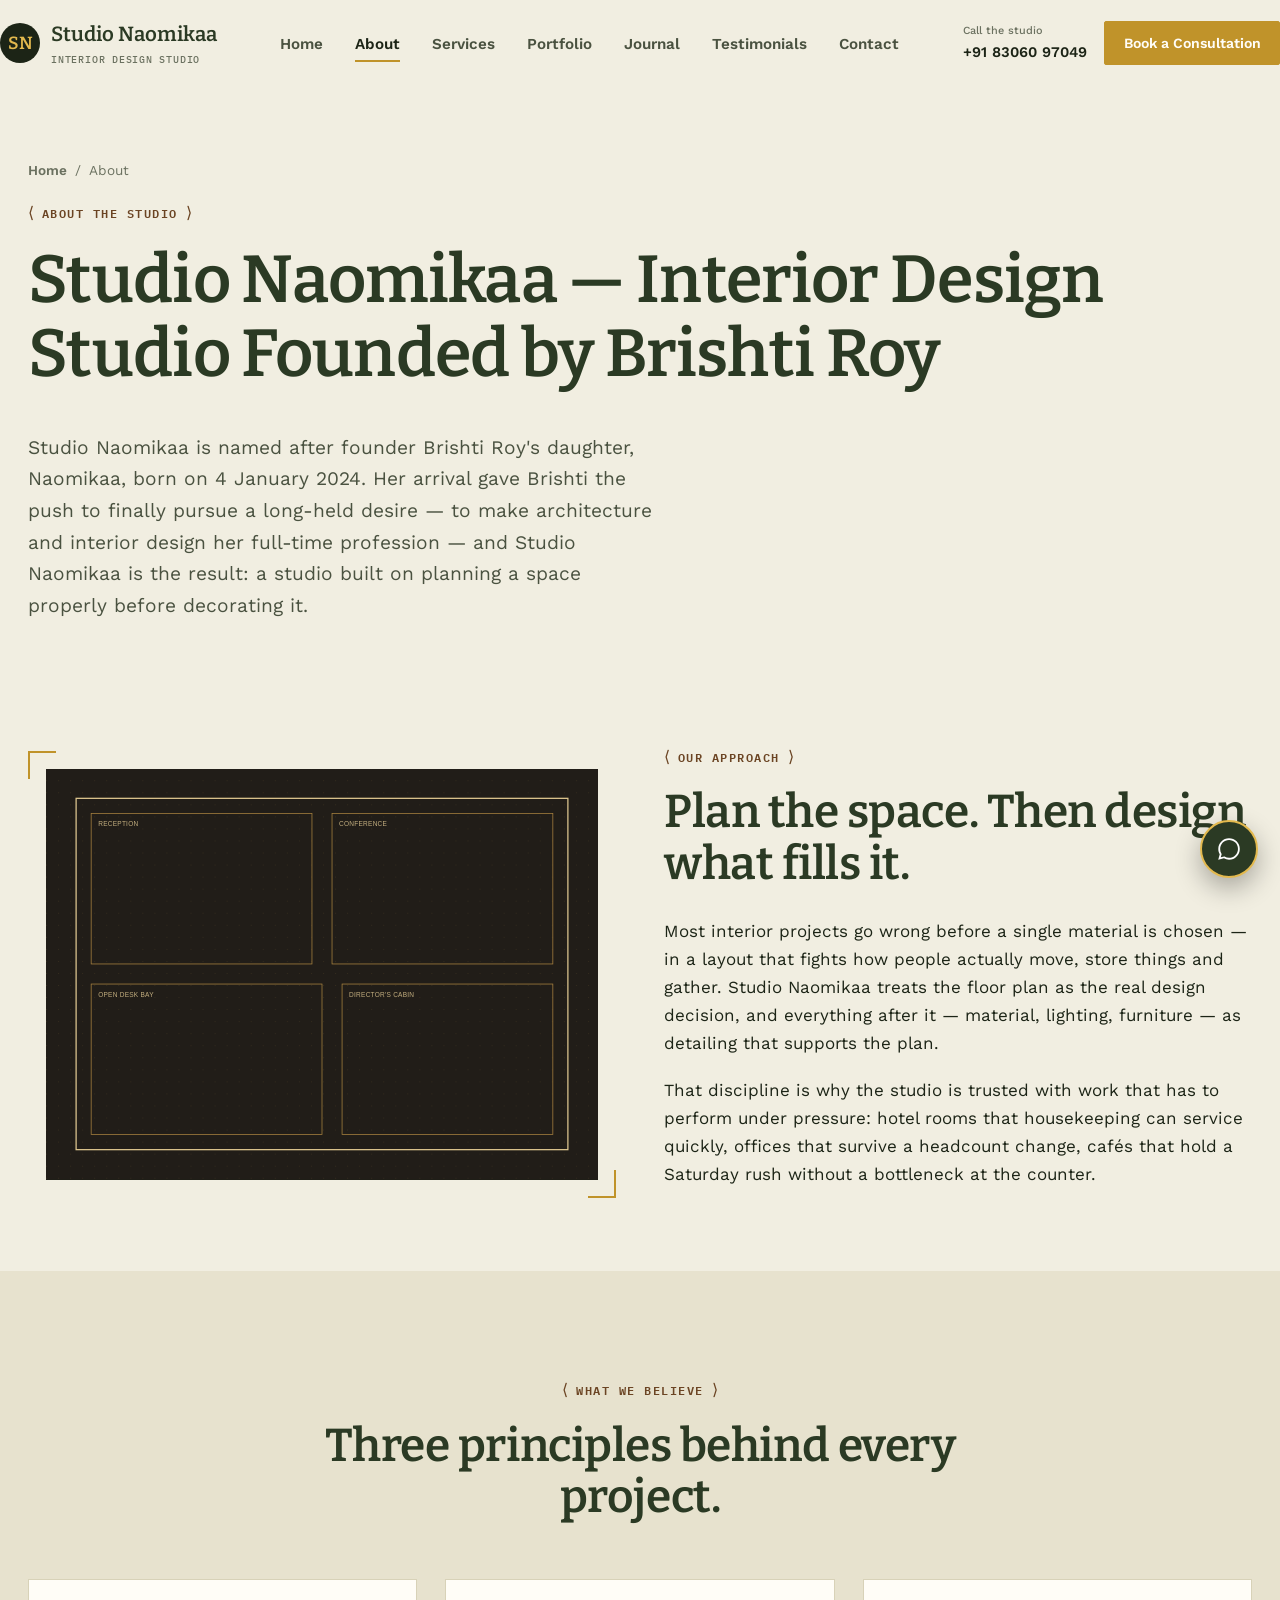
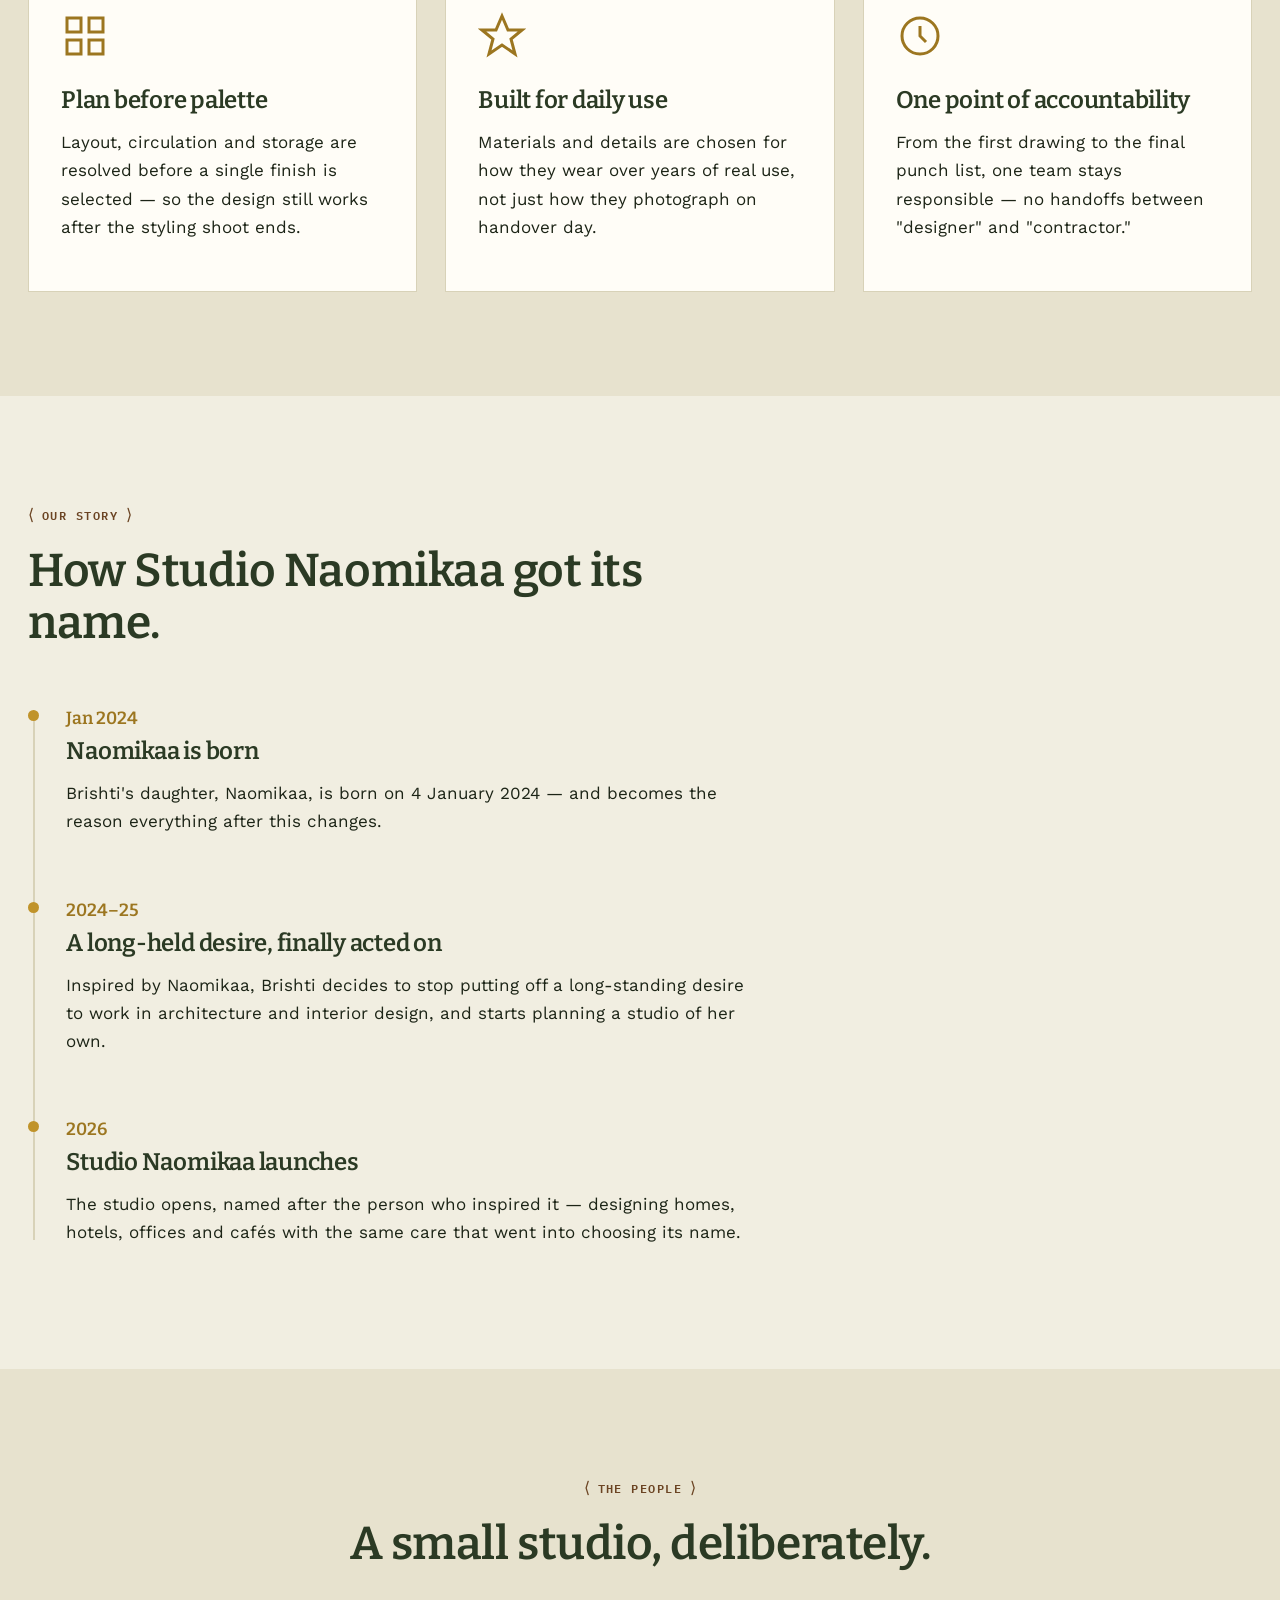
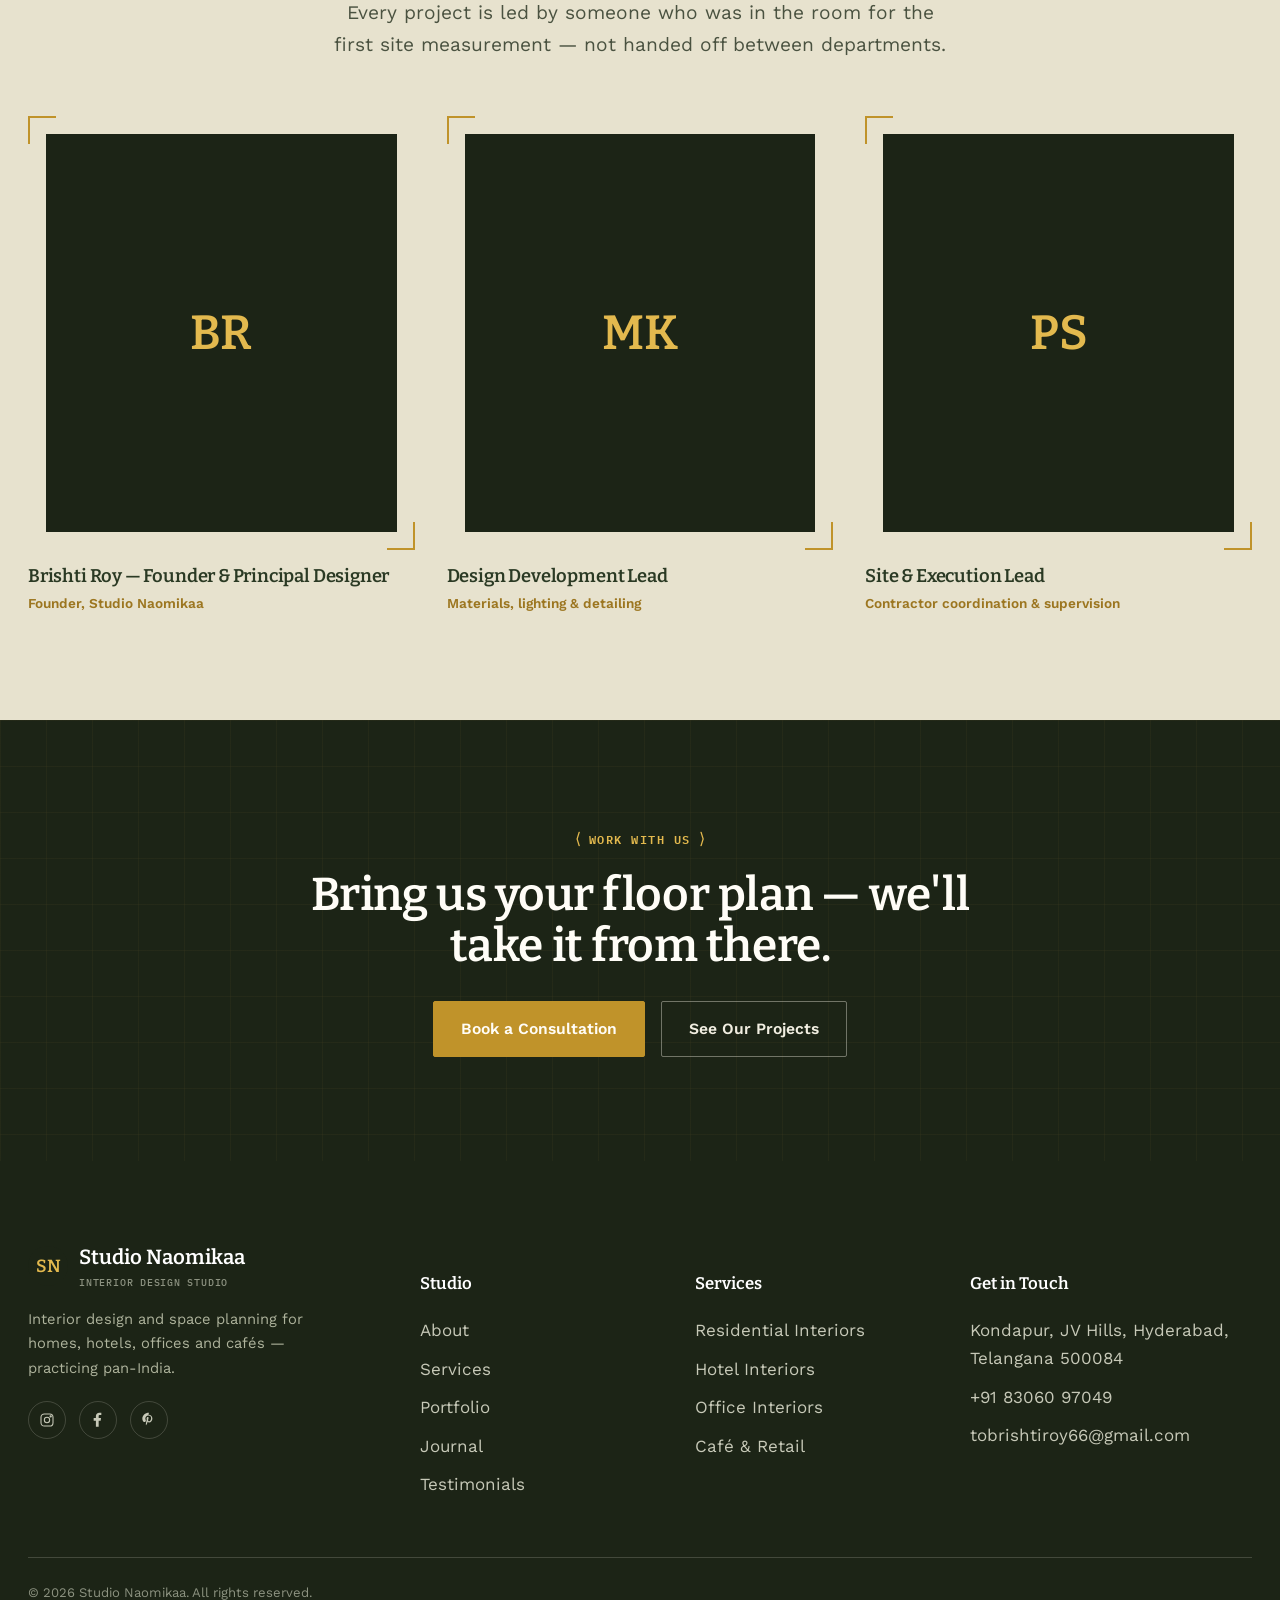
==== about.html @ 643a0569 "first commit" ====
<!DOCTYPE html>
<html lang="en">
<head>
<meta charset="UTF-8">
<meta name="viewport" content="width=device-width, initial-scale=1.0">
<title>About Studio Naomikaa | Interior Designer in India — Founder Brishti Roy</title>
<meta name="description" content="Meet Studio Naomikaa founder Brishti Roy, who started the studio after the birth of her daughter Naomikaa to pursue a long-held passion for architecture and interior design. The studio designs homes, hotels, offices and cafés across India.">
<meta name="keywords" content="Brishti Roy, Studio Naomikaa founder, interior designer India, interior design studio India, home interior designer, hotel interior designer, office interior designer, cafe interior designer">
<meta name="robots" content="index, follow, max-image-preview:large, max-snippet:-1, max-video-preview:-1">
<meta name="googlebot" content="index, follow, max-image-preview:large, max-snippet:-1, max-video-preview:-1">
<meta name="author" content="Studio Naomikaa — Brishti Roy">
<meta name="publisher" content="Studio Naomikaa">
<link rel="canonical" href="https://studionaomikaa.in/about.html">
<link rel="alternate" hreflang="en-in" href="https://studionaomikaa.in/about.html">
<link rel="alternate" hreflang="x-default" href="https://studionaomikaa.in/about.html">
<meta property="og:type" content="website">
<meta property="og:site_name" content="Studio Naomikaa">
<meta property="og:title" content="About Studio Naomikaa | Interior Designer in India — Founder Brishti Roy">
<meta property="og:description" content="Meet Studio Naomikaa founder Brishti Roy, who started the studio after the birth of her daughter Naomikaa to pursue a long-held passion for architecture and interior design. The studio designs homes, hotels, offices and cafés across India.">
<meta property="og:url" content="https://studionaomikaa.in/about.html">
<meta property="og:image" content="https://studionaomikaa.in/images/hero-about.svg">
<meta property="og:locale" content="en_IN">
<meta name="twitter:card" content="summary_large_image">
<meta name="twitter:title" content="About Studio Naomikaa | Interior Designer in India — Founder Brishti Roy">
<meta name="twitter:description" content="Meet Studio Naomikaa founder Brishti Roy, who started the studio after the birth of her daughter Naomikaa to pursue a long-held passion for architecture and interior design. The studio designs homes, hotels, offices and cafés across India.">
<meta name="twitter:image" content="https://studionaomikaa.in/images/hero-about.svg">
<meta name="twitter:image:alt" content="About — Studio Naomikaa">
<link rel="icon" type="image/svg+xml" href="images/favicon.svg">
<link rel="mask-icon" href="images/favicon.svg" color="#1C2416">
<meta name="theme-color" content="#1C2416">
<link rel="preconnect" href="https://fonts.googleapis.com">
<link rel="preconnect" href="https://fonts.gstatic.com" crossorigin>
<link href="https://fonts.googleapis.com/css2?family=Bitter:wght@400;500;600;700;800&family=Work+Sans:wght@400;500;600;700&family=IBM+Plex+Mono:wght@500;600&display=swap" rel="stylesheet">
<link rel="stylesheet" href="css/style.css">
<script type="application/ld+json">
{"@context":"https://schema.org","@graph":[{"@type":["ProfessionalService","Organization"],"@id":"https://studionaomikaa.in/#organization","name":"Studio Naomikaa","alternateName":"Studio Naomikaa Interior Design Studio","description":"Interior design studio serving clients across India with residential, hotel, office, café and retail interior design, space planning and turnkey execution.","url":"https://studionaomikaa.in/","logo":"https://studionaomikaa.in/images/favicon.svg","telephone":"+91-83060-97049","email":"tobrishtiroy66@gmail.com","priceRange":"₹₹","sameAs":["https://www.instagram.com/buru.my_art_my_soul/"],"areaServed":[{"@type":"Country","name":"India"}],"address":[{"@type":"PostalAddress","streetAddress":"Kondapur, JV Hills","addressLocality":"Hyderabad","addressRegion":"Telangana","postalCode":"500084","addressCountry":"IN"}],"founder":{"@id":"https://studionaomikaa.in/#brishti-roy"},"knowsAbout":["Interior design","Residential interior design","Apartment interior design","Hotel interior design","Office interior design","Café interior design","Retail interior design","Space planning","Turnkey interior execution"],"serviceType":["Residential interior design","Hotel interior design","Office interior design","Café and retail interior design","Space planning","Turnkey interior execution"]},{"@type":"Person","@id":"https://studionaomikaa.in/#brishti-roy","name":"Brishti Roy","jobTitle":"Founder & Principal Designer","description":"Brishti Roy is the Founder & Principal Designer of Studio Naomikaa. Inspired by her daughter Naomikaa, she left behind a long-held desire to pursue architecture and interior design as a profession, and started the studio to make that leap.","worksFor":{"@id":"https://studionaomikaa.in/#organization"},"sameAs":["https://www.instagram.com/buru.my_art_my_soul/"],"knowsAbout":["Interior design","Space planning","Residential interiors","Hotel interiors","Office interiors","Café interiors","Design management"]},{"@type":"WebSite","@id":"https://studionaomikaa.in/#website","url":"https://studionaomikaa.in/","name":"Studio Naomikaa","publisher":{"@id":"https://studionaomikaa.in/#organization"},"inLanguage":"en-IN"},{"@type":"WebPage","@id":"https://studionaomikaa.in/about.html#webpage","url":"https://studionaomikaa.in/about.html","name":"About Studio Naomikaa | Interior Designer in India — Founder Brishti Roy","description":"Meet Studio Naomikaa founder Brishti Roy, who started the studio after the birth of her daughter Naomikaa to pursue a long-held passion for architecture and interior design. The studio designs homes, hotels, offices and cafés across India.","isPartOf":{"@id":"https://studionaomikaa.in/#website"},"about":{"@id":"https://studionaomikaa.in/#organization"},"inLanguage":"en-IN","dateModified":"2026-09-06","mainEntity":{"@id":"https://studionaomikaa.in/#brishti-roy"},"breadcrumb":{"@id":"https://studionaomikaa.in/about.html#breadcrumb"}},{"@type":"BreadcrumbList","@id":"https://studionaomikaa.in/about.html#breadcrumb","itemListElement":[{"@type":"ListItem","position":1,"name":"Home","item":"https://studionaomikaa.in/"},{"@type":"ListItem","position":2,"name":"About","item":"https://studionaomikaa.in/about.html"}]}]}
</script>
</head>

<body>
<a href="#main-content" class="skip-link">Skip to main content</a>

<nav class="site-nav">
  <div class="container nav-inner">
    <a href="index.html" class="brand">
      <span class="mark">SN</span>
      <span>Studio Naomikaa<small>Interior Design Studio</small></span>
    </a>
    <button class="nav-toggle" aria-label="Toggle navigation" aria-expanded="false" aria-controls="primary-navigation"><span></span></button>
    <ul class="nav-links" id="primary-navigation">
      <li><a href="index.html">Home</a></li>
      <li><a href="about.html" class="active" aria-current="page">About</a></li>
      <li><a href="services.html">Services</a></li>
      <li><a href="portfolio.html">Portfolio</a></li>
      <li><a href="blog.html">Journal</a></li>
      <li><a href="testimonials.html">Testimonials</a></li>
      <li><a href="contact.html">Contact</a></li>
    </ul>
    <div class="nav-cta-group">
      <span class="nav-phone"><span>Call the studio</span>+91 83060 97049</span>
      <a href="contact.html" class="btn btn-brass btn-sm">Book a Consultation</a>
    </div>
  </div>
</nav>

<main id="main-content">

<section class="page-header">
  <div class="container">
    <div class="breadcrumb-row"><a href="index.html">Home</a><span>/</span><span>About</span></div>
    <p class="tag">About the studio</p>
    <h1>Studio Naomikaa — Interior Design Studio Founded by Brishti Roy</h1>
    <p class="lead">Studio Naomikaa is named after founder Brishti Roy's daughter, Naomikaa, born on 4 January 2024. Her arrival gave Brishti the push to finally pursue a long-held desire — to make architecture and interior design her full-time profession — and Studio Naomikaa is the result: a studio built on planning a space properly before decorating it.</p>
  </div>
</section>

<section class="section-tight">
  <div class="container grid-2">
    <div class="frame">
      <div class="frame-inner"><img src="images/hero-about.svg" alt="Studio elevation drawing" width="900" height="680"></div>
    </div>
    <div>
      <p class="tag">Our approach</p>
      <h2>Plan the space. Then design what fills it.</h2>
      <p>Most interior projects go wrong before a single material is chosen — in a layout that fights how people actually move, store things and gather. Studio Naomikaa treats the floor plan as the real design decision, and everything after it — material, lighting, furniture — as detailing that supports the plan.</p>
      <p>That discipline is why the studio is trusted with work that has to perform under pressure: hotel rooms that housekeeping can service quickly, offices that survive a headcount change, cafés that hold a Saturday rush without a bottleneck at the counter.</p>
    </div>
  </div>
</section>

<section class="section-deep">
  <div class="container">
    <div class="section-head center mx-auto">
      <p class="tag">What we believe</p>
      <h2>Three principles behind every project.</h2>
    </div>
    <div class="value-grid">
      <div class="value-card">
        <svg class="ico" viewBox="0 0 24 24" fill="none" stroke="currentColor" stroke-width="1.5"><rect x="3" y="3" width="7" height="7"/><rect x="14" y="3" width="7" height="7"/><rect x="3" y="14" width="7" height="7"/><rect x="14" y="14" width="7" height="7"/></svg>
        <h3>Plan before palette</h3>
        <p>Layout, circulation and storage are resolved before a single finish is selected — so the design still works after the styling shoot ends.</p>
      </div>
      <div class="value-card">
        <svg class="ico" viewBox="0 0 24 24" fill="none" stroke="currentColor" stroke-width="1.5"><path d="M12 2l3 7h7l-5.5 4.5L18.5 21 12 16.5 5.5 21l2-7.5L2 9h7z"/></svg>
        <h3>Built for daily use</h3>
        <p>Materials and details are chosen for how they wear over years of real use, not just how they photograph on handover day.</p>
      </div>
      <div class="value-card">
        <svg class="ico" viewBox="0 0 24 24" fill="none" stroke="currentColor" stroke-width="1.5"><circle cx="12" cy="12" r="9"/><path d="M12 7v5l3 3"/></svg>
        <h3>One point of accountability</h3>
        <p>From the first drawing to the final punch list, one team stays responsible — no handoffs between "designer" and "contractor."</p>
      </div>
    </div>
  </div>
</section>

<section>
  <div class="container">
    <div class="section-head">
      <p class="tag">Our story</p>
      <h2>How Studio Naomikaa got its name.</h2>
    </div>
    <div class="timeline" style="max-width:720px;">
      <div class="timeline-item">
        <span class="yr">Jan 2024</span>
        <h3>Naomikaa is born</h3>
        <p>Brishti's daughter, Naomikaa, is born on 4 January 2024 — and becomes the reason everything after this changes.</p>
      </div>
      <div class="timeline-item">
        <span class="yr">2024–25</span>
        <h3>A long-held desire, finally acted on</h3>
        <p>Inspired by Naomikaa, Brishti decides to stop putting off a long-standing desire to work in architecture and interior design, and starts planning a studio of her own.</p>
      </div>
      <div class="timeline-item">
        <span class="yr">2026</span>
        <h3>Studio Naomikaa launches</h3>
        <p>The studio opens, named after the person who inspired it — designing homes, hotels, offices and cafés with the same care that went into choosing its name.</p>
      </div>
    </div>
  </div>
</section>

<section class="section-deep">
  <div class="container">
    <div class="section-head center mx-auto">
      <p class="tag">The people</p>
      <h2>A small studio, deliberately.</h2>
      <p class="lead mx-auto">Every project is led by someone who was in the room for the first site measurement — not handed off between departments.</p>
    </div>
    <div class="team-grid">
      <div class="team-card">
        <div class="frame"><div class="frame-inner" style="aspect-ratio:3/3.4;display:flex;align-items:center;justify-content:center;background:var(--ink);"><span style="font-family:'Bitter',serif;font-size:3rem;color:var(--brass-light);">BR</span></div></div>
        <h3>Brishti Roy — Founder &amp; Principal Designer</h3>
        <span>Founder, Studio Naomikaa</span>
      </div>
      <div class="team-card">
        <div class="frame"><div class="frame-inner" style="aspect-ratio:3/3.4;display:flex;align-items:center;justify-content:center;background:var(--ink);"><span style="font-family:'Bitter',serif;font-size:3rem;color:var(--brass-light);">MK</span></div></div>
        <h3>Design Development Lead</h3>
        <span>Materials, lighting &amp; detailing</span>
      </div>
      <div class="team-card">
        <div class="frame"><div class="frame-inner" style="aspect-ratio:3/3.4;display:flex;align-items:center;justify-content:center;background:var(--ink);"><span style="font-family:'Bitter',serif;font-size:3rem;color:var(--brass-light);">PS</span></div></div>
        <h3>Site &amp; Execution Lead</h3>
        <span>Contractor coordination &amp; supervision</span>
      </div>
    </div>
  </div>
</section>

<section class="section-dark cta-banner">
  <div class="container">
    <p class="tag">Work with us</p>
    <h2>Bring us your floor plan — we'll take it from there.</h2>
    <div class="btn-row">
      <a href="contact.html" class="btn btn-brass">Book a Consultation</a>
      <a href="portfolio.html" class="btn btn-line">See Our Projects</a>
    </div>
  </div>
</section>

</main>

<footer class="site-footer">
  <div class="container">
    <div class="footer-grid">
      <div class="footer-brand">
        <a href="index.html" class="brand" style="color:#fff;margin-bottom:1rem;">
          <span class="mark">SN</span>
          <span>Studio Naomikaa<small style="color:#8C9280;">Interior Design Studio</small></span>
        </a>
        <p>Interior design and space planning for homes, hotels, offices and cafés — practicing pan-India.</p>
        <div class="footer-social">
          <a href="https://www.instagram.com/buru.my_art_my_soul/" aria-label="Instagram" target="_blank" rel="noopener"><svg width="16" height="16" viewBox="0 0 24 24" fill="none" stroke="currentColor" stroke-width="1.6"><rect x="3" y="3" width="18" height="18" rx="5"/><circle cx="12" cy="12" r="4"/><circle cx="17.5" cy="6.5" r="1"/></svg></a>
          <a href="#" aria-label="Facebook" target="_blank" rel="noopener"><svg width="16" height="16" viewBox="0 0 24 24" fill="currentColor"><path d="M13 22v-9h3l.5-4H13V6.5c0-1.16.32-1.95 2-1.95H17V1.14C16.63 1.1 15.4 1 13.94 1 10.9 1 8.85 2.86 8.85 6.15V9H5.5v4H8.85v9h4.15z"/></svg></a>
          <a href="#" aria-label="Pinterest" target="_blank" rel="noopener"><svg width="16" height="16" viewBox="0 0 24 24" fill="currentColor"><path d="M12 1C5.9 1 2 5.14 2 9.94c0 2.9 1.55 5.14 3.97 5.14.4 0 .77-.24.9-.7.09-.34.32-1.24.42-1.61.14-.5.09-.68-.24-1.12-.35-.47-.53-1.05-.53-1.86 0-2.4 1.8-4.55 4.68-4.55 2.55 0 3.95 1.56 3.95 3.64 0 2.74-1.21 5.06-3 5.06-1 0-1.74-.82-1.5-1.83.28-1.2.83-2.5.83-3.36 0-.78-.42-1.43-1.28-1.43-1.01 0-1.83 1.05-1.83 2.45 0 .9.3 1.5.3 1.5s-1.02 4.3-1.2 5.06c-.36 1.5-.05 3.35-.03 3.53.02.11.15.14.22.06.09-.11 1.24-1.53 1.63-2.94.11-.4.63-2.45.63-2.45.31.6 1.22 1.12 2.19 1.12 2.88 0 4.98-2.65 4.98-5.93 0-3.15-2.57-5.65-5.9-5.65z"/></svg></a>
        </div>
      </div>
      <div>
        <h5>Studio</h5>
        <ul>
          <li><a href="about.html">About</a></li>
          <li><a href="services.html">Services</a></li>
          <li><a href="portfolio.html">Portfolio</a></li>
          <li><a href="blog.html">Journal</a></li>
          <li><a href="testimonials.html">Testimonials</a></li>
        </ul>
      </div>
      <div>
        <h5>Services</h5>
        <ul>
          <li><a href="services.html#residential">Residential Interiors</a></li>
          <li><a href="services.html#hotel">Hotel Interiors</a></li>
          <li><a href="services.html#office">Office Interiors</a></li>
          <li><a href="services.html#cafe">Café &amp; Retail</a></li>
        </ul>
      </div>
      <div>
        <h5>Get in Touch</h5>
        <ul>
          <li>Kondapur, JV Hills, Hyderabad, Telangana 500084</li>
          <li><a href="tel:+918306097049">+91 83060 97049</a></li>
          <li><a href="mailto:tobrishtiroy66@gmail.com">tobrishtiroy66@gmail.com</a></li>
        </ul>
      </div>
    </div>
    <div class="footer-bottom">
      <span>© 2026 Studio Naomikaa. All rights reserved.</span>

    </div>
  </div>
</footer>

<a href="https://wa.me/918306097049" target="_blank" rel="noopener" class="wa-float" aria-label="Chat with Studio Naomikaa on WhatsApp">
  <svg width="26" height="26" viewBox="0 0 24 24" fill="currentColor"><path d="M12.04 2C6.58 2 2.13 6.45 2.13 11.91C2.13 13.66 2.59 15.36 3.45 16.86L2.05 22L7.31 20.62C8.75 21.41 10.38 21.83 12.04 21.83C17.5 21.83 21.95 17.38 21.95 11.92C21.95 9.27 20.92 6.78 19.05 4.91C17.18 3.03 14.69 2 12.04 2M12.04 3.67C14.25 3.67 16.32 4.53 17.88 6.09C19.44 7.66 20.29 9.72 20.28 11.92C20.28 16.46 16.58 20.15 12.03 20.15C10.56 20.15 9.12 19.76 7.85 19.03L7.55 18.85L4.43 19.67L5.26 16.63L5.06 16.31C4.26 15 3.84 13.47 3.84 11.91C3.85 7.37 7.5 3.67 12.04 3.67Z"/></svg>
</a>

<script src="js/main.js"></script>
</body>
</html>
---- css/style.css ----
/* =========================================================================
   STUDIO NAOMIKAA — design system
   Palette: warm plaster cream, deep forest ink, soil brown and aged-gold
   wheat — an earthy, material-led palette suited to interior design.
   Registration-mark corners and drafting notation stand in for generic
   "eyebrow" labels — an architect's own visual vocabulary.
   Typography: Bitter (serif, headings) + Work Sans (body) + IBM Plex Mono
   (labels, eyebrows, numerals) — an editorial/technical pairing.
   ========================================================================= */

:root{
  --plaster:      #F1EEE1;
  --plaster-deep: #E7E2CE;
  --ink:          #1C2416;
  --ink-soft:     #4A5240;
  --ink-faint:    #6B7160;
  --teak:         #6B4423;
  --brass:        #C0932A;
  --brass-deep:   #9C7620;
  --brass-light:  #E3B94E;
  --verdigris:    #3F5433;
  --verdigris-deep:#2B3A24;
  --line:         #D8D2B8;
  --line-dark:    rgba(241,238,225,0.18);
  --white:        #FFFDF7;
  --shadow:       0 24px 60px rgba(28,36,22,0.12);
  --shadow-soft:  0 10px 30px rgba(28,36,22,0.08);
  --maxw: 1280px;
}

@media (prefers-reduced-motion: reduce){
  *{animation-duration:0.001ms !important; transition-duration:0.001ms !important; scroll-behavior:auto !important;}
}

*{box-sizing:border-box;}
html{scroll-behavior:smooth;}
body{
  margin:0;
  background:var(--plaster);
  color:var(--ink);
  font-family:'Work Sans',sans-serif;
  font-size:17px;
  line-height:1.65;
  -webkit-font-smoothing:antialiased;
}
img{max-width:100%;display:block;}
a{color:inherit;text-decoration:none;}
ul{margin:0;padding:0;list-style:none;}
button{font-family:inherit;}

h1,h2,h3,h4,.display{
  font-family:'Bitter',serif;
  font-weight:600;
  color:var(--verdigris-deep);
  line-height:1.12;
  letter-spacing:-0.01em;
  margin:0 0 .6em;
}
h1{font-size:clamp(2.6rem,5.2vw,4.6rem); font-weight:600;}
h2{font-size:clamp(2rem,3.6vw,3rem);}
h3{font-size:1.5rem;}
p{margin:0 0 1.1em; max-width:62ch;}
.lead{font-size:1.2rem;color:var(--ink-soft);max-width:52ch;}

.container{max-width:var(--maxw);margin-inline:auto;padding-inline:1.75rem;}
section{padding:6.5rem 0;}
.section-tight{padding:4rem 0;}
.section-deep{background:var(--plaster-deep);}
.section-dark{
  background-color:var(--ink);color:var(--plaster);
  background-image:
    linear-gradient(rgba(227,185,78,0.045) 1px, transparent 1px),
    linear-gradient(90deg, rgba(227,185,78,0.045) 1px, transparent 1px);
  background-size:46px 46px;
}
.section-dark h1,.section-dark h2,.section-dark h3{color:var(--white);}
.section-dark p{color:#C7C9B8;}
.section-verdigris{background:var(--verdigris-deep);color:var(--plaster);}
.section-verdigris h2,.section-verdigris h3{color:#fff;}
.section-verdigris p{color:#CBD3CC;}

/* --- drafting-note tag, replaces generic all-caps eyebrows --- */
.tag{
  display:inline-flex;
  align-items:center;
  gap:.5rem;
  font-family:'IBM Plex Mono',monospace;
  font-weight:600;
  font-size:.78rem;
  letter-spacing:.12em;
  text-transform:uppercase;
  color:var(--teak);
  margin-bottom:1rem;
}
.tag::before{content:"⟨";font-family:'Bitter',serif;font-weight:400;font-size:1.3em;letter-spacing:0;text-transform:none;}
.tag::after{content:"⟩";font-family:'Bitter',serif;font-weight:400;font-size:1.3em;letter-spacing:0;text-transform:none;}
.section-dark .tag,.section-verdigris .tag{color:var(--brass-light);}

/* --- links / buttons --- */
.btn{
  display:inline-flex;align-items:center;justify-content:center;gap:.6rem;
  font-weight:600;font-size:.98rem;
  padding:.9rem 1.7rem;
  border-radius:2px;border:1px solid transparent;
  cursor:pointer;transition:transform .18s ease, background .18s ease, color .18s ease, border-color .18s ease;
  white-space:nowrap;
}
.btn-brass{background:var(--brass);color:var(--white);border-color:var(--brass);}
.btn-brass:hover{background:var(--brass-deep);border-color:var(--brass-deep);transform:translateY(-2px);}
.btn-ink{background:var(--ink);color:var(--plaster);border-color:var(--ink);}
.btn-ink:hover{background:#000;transform:translateY(-2px);}
.btn-line{background:transparent;color:var(--ink);border-color:var(--ink);}
.btn-line:hover{background:var(--ink);color:var(--plaster);transform:translateY(-2px);}
.section-dark .btn-line,.section-verdigris .btn-line{color:var(--plaster);border-color:rgba(241,238,225,0.4);}
.section-dark .btn-line:hover,.section-verdigris .btn-line:hover{background:var(--plaster);color:var(--ink);transform:translateY(-2px);}
.btn-sm{padding:.6rem 1.15rem;font-size:.88rem;}
a:focus-visible,button:focus-visible,.btn:focus-visible{outline:3px solid var(--brass);outline-offset:3px;}

.text-link{font-weight:600;border-bottom:1.5px solid var(--brass);padding-bottom:.15rem;transition:border-color .15s ease, opacity .15s ease;}
.text-link:hover{border-color:transparent;opacity:.7;}

/* =========================== NAVIGATION =========================== */
.skip-link{position:absolute;left:-9999px;top:0;z-index:2000;background:var(--ink);color:#fff;padding:.85rem 1.4rem;font-weight:600;}
.skip-link:focus{left:0;}

.site-nav{
  position:sticky;top:0;z-index:1000;
  background:rgba(241,238,225,0.92);
  backdrop-filter:blur(10px);
  border-bottom:1px solid transparent;
  transition:border-color .25s ease, box-shadow .25s ease;
}
.site-nav.is-scrolled{border-color:var(--line);box-shadow:0 6px 24px rgba(28,36,22,0.06);}
.nav-inner{display:flex;align-items:center;justify-content:space-between;gap:1.5rem;padding:1.15rem 0;}
.brand{display:flex;align-items:center;gap:.7rem;font-family:'Bitter',serif;font-weight:600;font-size:1.28rem;color:var(--verdigris-deep);}
.brand .mark{
  width:40px;height:40px;flex:0 0 auto;border-radius:50%;
  background:var(--ink);color:var(--brass-light);
  display:flex;align-items:center;justify-content:center;
  font-family:'Bitter',serif;font-weight:600;font-size:1.1rem;
}
.brand small{display:block;font-family:'IBM Plex Mono',monospace;font-weight:500;font-size:.6rem;letter-spacing:.08em;text-transform:uppercase;color:var(--ink-faint);}

.nav-links{display:flex;align-items:center;gap:2rem;}
.nav-links a{font-weight:600;font-size:.95rem;color:var(--ink-soft);position:relative;padding:.3rem 0;}
.nav-links a:hover,.nav-links a.active{color:var(--ink);}
.nav-links a.active::after{content:"";position:absolute;left:0;right:0;bottom:-4px;height:2px;background:var(--brass);}
.nav-cta-group{display:flex;align-items:center;gap:1.1rem;}
.nav-phone{font-weight:600;font-size:.92rem;color:var(--ink);white-space:nowrap;}
.nav-phone span{display:block;font-size:.68rem;font-weight:500;color:var(--ink-faint);}

.nav-toggle{display:none;background:none;border:none;width:38px;height:32px;position:relative;cursor:pointer;}
.nav-toggle span,.nav-toggle span::before,.nav-toggle span::after{
  content:"";position:absolute;left:0;right:0;height:2px;background:var(--ink);transition:transform .2s ease, opacity .2s ease;
}
.nav-toggle span{top:15px;}
.nav-toggle span::before{top:-9px;}
.nav-toggle span::after{top:9px;}
.nav-toggle.is-open span{background:transparent;}
.nav-toggle.is-open span::before{transform:translateY(9px) rotate(45deg);}
.nav-toggle.is-open span::after{transform:translateY(-9px) rotate(-45deg);}

@media (max-width:991.98px){
  .nav-links{
    position:fixed;inset:73px 0 0 0;background:var(--plaster);
    flex-direction:column;align-items:flex-start;gap:0;padding:1rem 1.75rem 2rem;
    transform:translateY(-8px);opacity:0;pointer-events:none;transition:opacity .2s ease, transform .2s ease;
    overflow-y:auto;
  }
  .nav-links.is-open{opacity:1;transform:translateY(0);pointer-events:auto;}
  .nav-links a{width:100%;padding:1rem 0;border-bottom:1px solid var(--line);}
  .nav-cta-group{display:none;}
  .nav-toggle{display:block;}
}

/* =========================== HERO =========================== */
.hero{padding:3.5rem 0 5.5rem;}
.hero-grid{display:grid;grid-template-columns:1.05fr 1fr;gap:3.5rem;align-items:center;}
.hero-copy p.lead{margin-bottom:2.1rem;}
.hero-actions{display:flex;flex-wrap:wrap;gap:1rem;align-items:center;margin-bottom:2.2rem;}
.hero-meta{display:flex;gap:2.2rem;flex-wrap:wrap;border-top:1px solid var(--line);padding-top:1.4rem;}
.hero-meta div strong{display:block;font-family:'Bitter',serif;font-size:1.5rem;color:var(--verdigris-deep);}
.hero-meta div span{font-size:.85rem;color:var(--ink-soft);}

/* registration-mark frame — the site's signature visual device */
.frame{position:relative;padding:18px;}
.frame::before,.frame::after,.frame .fr-tl,.frame .fr-br{position:absolute;width:26px;height:26px;}
.frame::before{content:"";top:0;left:0;border-top:2px solid var(--brass);border-left:2px solid var(--brass);}
.frame::after{content:"";bottom:0;right:0;border-bottom:2px solid var(--brass);border-right:2px solid var(--brass);}
.frame-inner{position:relative;overflow:hidden;background:var(--ink);}
.frame-inner img{width:100%;height:100%;object-fit:cover;}
.frame-tag{
  position:absolute;left:18px;bottom:18px;background:var(--white);
  padding:.55rem 1rem;font-size:.82rem;font-weight:600;color:var(--ink);
  display:flex;align-items:center;gap:.5rem;box-shadow:var(--shadow-soft);
}
.frame-tag::before{content:"";width:7px;height:7px;border-radius:50%;background:var(--brass);}

@media (max-width:991.98px){
  .hero-grid{grid-template-columns:1fr;}
  .hero-meta{gap:1.6rem;}
}

/* =========================== MARQUEE STRIP =========================== */
.marquee{
  background:var(--ink);color:var(--plaster);overflow:hidden;padding:1.3rem 0;
  border-top:1px solid var(--line-dark);border-bottom:1px solid var(--line-dark);
}
.marquee-track{display:flex;width:max-content;animation:marquee 32s linear infinite;}
.marquee-track span{
  font-family:'Bitter',serif;font-size:1.4rem;font-weight:500;color:var(--plaster);
  padding:0 2.2rem;white-space:nowrap;display:flex;align-items:center;gap:2.2rem;
}
.marquee-track span::after{content:"—";color:var(--brass);}
@keyframes marquee{from{transform:translateX(0);}to{transform:translateX(-50%);}}

/* =========================== STAT / NUMBER ROW =========================== */
.stat-row{display:grid;grid-template-columns:repeat(4,1fr);gap:2rem;}
.stat-row .stat strong{display:block;font-family:'Bitter',serif;font-size:clamp(2.2rem,4vw,3.2rem);color:var(--brass-deep);font-weight:600;}
.stat-row .stat span{font-size:.9rem;color:var(--ink-soft);}
.engagement-card{border:1px solid var(--line-dark);padding:2rem;transition:border-color .2s ease, transform .2s ease, background .2s ease;}
.engagement-card:hover{border-color:var(--brass);background:rgba(227,185,78,0.06);transform:translateY(-4px);}
.engagement-card h3{color:#fff;font-size:1.3rem;}
.engagement-card p{font-size:.92rem;}
.section-dark .stat-row .stat span,.section-verdigris .stat-row .stat span{color:#C7C9B8;}
@media (max-width:767.98px){.stat-row{grid-template-columns:repeat(2,1fr);row-gap:2.2rem;}}

/* =========================== ZIGZAG SERVICE ROWS =========================== */
.zig-row{display:grid;grid-template-columns:1fr 1fr;gap:4rem;align-items:center;padding:4rem 0;border-bottom:1px solid var(--line);}
.zig-row:first-of-type{padding-top:0;}
.zig-row:last-of-type{border-bottom:none;padding-bottom:0;}
.zig-row.reverse .zig-copy{order:2;}
.zig-row.reverse .zig-media{order:1;}
.zig-copy .num{font-family:'Bitter',serif;font-size:1rem;color:var(--brass-deep);font-weight:600;margin-bottom:.8rem;display:block;}
.zig-copy ul{margin-top:1.3rem;display:flex;flex-direction:column;gap:.6rem;}
.zig-copy ul li{display:flex;gap:.7rem;font-size:.95rem;color:var(--ink-soft);}
.zig-copy ul li::before{content:"";width:6px;height:6px;margin-top:.55rem;background:var(--brass);flex:0 0 auto;}
.zig-media{aspect-ratio:4/3.1;}
@media (max-width:900px){
  .zig-row,.zig-row.reverse{grid-template-columns:1fr;gap:1.8rem;}
  .zig-row.reverse .zig-copy,.zig-row.reverse .zig-media{order:0;}
}

/* =========================== PROCESS STEPS (genuine sequence) =========================== */
.process-track{display:grid;grid-template-columns:repeat(5,1fr);gap:1.6rem;}
.process-step{position:relative;padding-top:1.6rem;}
.process-step::before{content:"";position:absolute;top:0;left:0;width:100%;height:2px;background:var(--line-dark);}
.process-step .step-num{font-family:'Bitter',serif;font-size:2.4rem;font-weight:600;color:var(--brass-light);display:block;margin-bottom:.6rem;}
.process-step h3{font-size:1.15rem;color:var(--white);margin-bottom:.5rem;}
.process-step p{font-size:.9rem;color:#C7C9B8;}
@media (max-width:991.98px){.process-track{grid-template-columns:repeat(2,1fr);}}
@media (max-width:575.98px){.process-track{grid-template-columns:1fr;}}

/* =========================== PORTFOLIO =========================== */
.filter-bar{display:flex;flex-wrap:wrap;gap:.7rem;margin-bottom:3rem;}
.filter-btn{
  padding:.6rem 1.3rem;border:1px solid var(--line);background:transparent;
  font-weight:600;font-size:.9rem;color:var(--ink-soft);cursor:pointer;transition:all .15s ease;
}
.filter-btn:hover{border-color:var(--brass);color:var(--ink);}
.filter-btn.is-active{background:var(--ink);border-color:var(--ink);color:var(--white);}

.portfolio-grid{display:grid;grid-template-columns:repeat(3,1fr);gap:1.75rem;}
.p-card{position:relative;overflow:hidden;cursor:pointer;transition:transform .3s ease;}
.p-card:hover{transform:translateY(-4px);}
.p-card .frame-inner{aspect-ratio:4/3.3;transition:transform .5s ease;}
.p-card:hover .frame-inner img{transform:scale(1.06);}
.p-card .frame-inner img{transition:transform .5s ease;}
.p-card-cap{padding-top:1rem;}
.p-card-cap .cat{font-size:.78rem;font-weight:600;color:var(--brass-deep);}
.p-card-cap h3{font-size:1.2rem;margin:.25rem 0 0;}
.p-card-cap span.loc{font-size:.85rem;color:var(--ink-faint);}
@media (max-width:991.98px){.portfolio-grid{grid-template-columns:repeat(2,1fr);}}
@media (max-width:575.98px){.portfolio-grid{grid-template-columns:1fr;}}

/* =========================== TESTIMONIAL =========================== */
.testi-wrap{max-width:820px;margin-inline:auto;text-align:center;}
.testi-quote{font-family:'Bitter',serif;font-size:clamp(1.5rem,2.6vw,2.1rem);font-weight:500;color:var(--white);line-height:1.4;margin-bottom:2rem;}
.testi-quote::before{content:"\201C";color:var(--brass-light);}
.testi-quote::after{content:"\201D";color:var(--brass-light);}
.testi-person{display:flex;align-items:center;justify-content:center;gap:.9rem;}
.testi-avatar{width:52px;height:52px;border-radius:50%;background:var(--brass);color:var(--ink);display:flex;align-items:center;justify-content:center;font-family:'Bitter',serif;font-weight:600;}
.testi-person div{text-align:left;}
.testi-person strong{color:var(--white);display:block;font-size:.98rem;}
.testi-person span{color:#C7C9B8;font-size:.85rem;}
.testi-dots{display:flex;justify-content:center;gap:.6rem;margin-top:2.4rem;}
.testi-dots button{width:9px;height:9px;border-radius:50%;border:none;background:rgba(241,238,225,0.3);cursor:pointer;padding:0;}
.testi-dots button.is-active{background:var(--brass-light);}
.testi-nav-row{display:flex;align-items:center;justify-content:center;gap:1.6rem;margin-top:2.4rem;}
.testi-nav-row .testi-dots{margin-top:0;}
.testi-arrow{width:38px;height:38px;border-radius:50%;border:1px solid rgba(241,238,225,0.35);background:transparent;color:var(--plaster);display:flex;align-items:center;justify-content:center;cursor:pointer;transition:background .18s ease, border-color .18s ease, transform .18s ease;flex:0 0 auto;}
.testi-arrow:hover{background:rgba(241,238,225,0.12);border-color:var(--brass-light);transform:translateY(-2px);}
.testi-arrow svg{width:16px;height:16px;}

.testi-grid{display:grid;grid-template-columns:repeat(3,1fr);gap:1.75rem;}
.testi-card{background:var(--white);border:1px solid var(--line);padding:2rem;height:100%;transition:box-shadow .2s ease, transform .2s ease, border-color .2s ease;}
.testi-card:hover{box-shadow:var(--shadow-soft);transform:translateY(-4px);border-color:var(--brass);}
.testi-card .stars{color:var(--brass);font-size:.9rem;margin-bottom:1rem;letter-spacing:.15em;}
.testi-card p{font-size:.98rem;color:var(--ink-soft);margin-bottom:1.4rem;}
.testi-card footer{display:flex;align-items:center;gap:.8rem;}
.testi-card .av{width:42px;height:42px;border-radius:50%;background:var(--verdigris);color:#fff;display:flex;align-items:center;justify-content:center;font-family:'Bitter',serif;font-weight:600;flex:0 0 auto;}
.testi-card strong{display:block;font-size:.92rem;}
.testi-card span{font-size:.8rem;color:var(--ink-faint);}
@media (max-width:900px){.testi-grid{grid-template-columns:1fr;}}

/* =========================== BLOG =========================== */
.blog-grid{display:grid;grid-template-columns:repeat(3,1fr);gap:2rem;}
.blog-card{background:var(--white);border:1px solid var(--line);display:flex;flex-direction:column;height:100%;transition:box-shadow .2s ease, transform .2s ease;}
.blog-card:hover{box-shadow:var(--shadow-soft);transform:translateY(-4px);}
.blog-card .thumb{aspect-ratio:16/10.5;background:var(--ink);}
.blog-card .body{padding:1.6rem;display:flex;flex-direction:column;flex:1;}
.blog-card .meta{font-family:'IBM Plex Mono',monospace;font-size:.72rem;letter-spacing:.05em;text-transform:uppercase;color:var(--brass-deep);font-weight:600;margin-bottom:.6rem;}
.blog-card h3{font-size:1.2rem;margin-bottom:.7rem;}
.blog-card p{font-size:.92rem;color:var(--ink-soft);flex:1;}
.blog-card .read{margin-top:1rem;font-size:.88rem;font-weight:600;color:var(--ink);}
@media (max-width:991.98px){.blog-grid{grid-template-columns:repeat(2,1fr);}}
@media (max-width:575.98px){.blog-grid{grid-template-columns:1fr;}}

.blog-post-body{max-width:70ch;margin-inline:auto;}
.blog-post-body h2{margin-top:2rem;}
.blog-post-body p{color:var(--ink-soft);}
.blog-post-body blockquote{
  border-left:3px solid var(--brass);margin:2rem 0;padding:.3rem 0 .3rem 1.5rem;
  font-family:'Bitter',serif;font-size:1.3rem;color:var(--verdigris-deep);
}

/* =========================== TEAM / VALUES =========================== */
.value-grid{display:grid;grid-template-columns:repeat(3,1fr);gap:1.75rem;}
.value-card{padding:2rem;border:1px solid var(--line);background:var(--white);height:100%;transition:box-shadow .2s ease, transform .2s ease, border-color .2s ease;}
.value-card:hover{box-shadow:var(--shadow-soft);transform:translateY(-4px);border-color:var(--brass);}
.value-card .ico{width:48px;height:48px;margin-bottom:1.2rem;color:var(--brass-deep);transition:transform .3s ease;}
.value-card:hover .ico{transform:translateY(-3px);}
@media (max-width:900px){.value-grid{grid-template-columns:1fr;}}

.team-grid{display:grid;grid-template-columns:repeat(3,1fr);gap:2rem;}
.team-card{transition:transform .3s ease;}
.team-card:hover{transform:translateY(-4px);}
.team-card .frame-inner{aspect-ratio:3/3.4;transition:box-shadow .2s ease;}
.team-card:hover .frame-inner{box-shadow:var(--shadow-soft);}
.team-card h3{margin:1rem 0 .1rem;font-size:1.15rem;}
.team-card span{font-size:.85rem;color:var(--brass-deep);font-weight:600;}
@media (max-width:900px){.team-grid{grid-template-columns:repeat(2,1fr);}}
@media (max-width:575.98px){.team-grid{grid-template-columns:1fr;}}

/* --- timeline (about page) --- */
.timeline{position:relative;padding-left:2.4rem;}
.timeline::before{content:"";position:absolute;left:5px;top:6px;bottom:6px;width:1.5px;background:var(--line);}
.timeline-item{position:relative;padding-bottom:2.6rem;}
.timeline-item:last-child{padding-bottom:0;}
.timeline-item::before{content:"";position:absolute;left:-2.4rem;top:6px;width:11px;height:11px;border-radius:50%;background:var(--brass);}
.timeline-item .yr{font-family:'Bitter',serif;color:var(--brass-deep);font-weight:600;font-size:1.1rem;display:block;margin-bottom:.3rem;}

/* =========================== FAQ ACCORDION =========================== */
.faq-item{border-bottom:1px solid var(--line);}
.faq-q{
  display:flex;align-items:center;justify-content:space-between;gap:1rem;
  width:100%;text-align:left;background:none;border:none;padding:1.5rem 0;cursor:pointer;
  font-family:'Bitter',serif;font-size:1.15rem;color:var(--verdigris-deep);
}
.faq-q .plus{font-size:1.4rem;color:var(--brass);transition:transform .2s ease;flex:0 0 auto;}
.faq-item.is-open .faq-q .plus{transform:rotate(45deg);}
.faq-a{max-height:0;overflow:hidden;transition:max-height .25s ease;}
.faq-item.is-open .faq-a{max-height:400px;}
.faq-a p{padding-bottom:1.5rem;color:var(--ink-soft);}

/* =========================== FORM =========================== */
.form-grid{display:grid;grid-template-columns:1fr 1fr;gap:1.3rem;}
.form-grid .full{grid-column:1/-1;}
.field label{display:block;font-size:.85rem;font-weight:600;color:var(--ink-soft);margin-bottom:.5rem;}
.field input,.field select,.field textarea{
  width:100%;padding:.85rem 1rem;border:1px solid var(--line);background:var(--white);
  font-family:'Work Sans',sans-serif;font-size:.98rem;color:var(--ink);border-radius:2px;
}
.field input:focus,.field select:focus,.field textarea:focus{outline:2px solid var(--brass);outline-offset:1px;border-color:var(--brass);}
.field textarea{resize:vertical;min-height:130px;}
@media (max-width:700px){.form-grid{grid-template-columns:1fr;}}

.info-card{background:var(--ink);color:var(--plaster);padding:2.5rem;}
.info-card h3{color:#fff;}
.info-row{display:flex;gap:1rem;padding:1.1rem 0;border-top:1px solid var(--line-dark);}
.info-row:first-of-type{border-top:none;}
.info-row .lbl{font-size:.78rem;color:var(--brass-light);font-weight:600;min-width:88px;}
.info-row a,.info-row span.val{color:#EDE8DA;}

/* =========================== CTA BANNER =========================== */
.cta-banner{text-align:center;}
.cta-banner h2{max-width:24ch;margin-inline:auto;}
.cta-banner .btn-row{display:flex;justify-content:center;gap:1rem;flex-wrap:wrap;margin-top:1.8rem;}

/* =========================== FOOTER =========================== */
footer.site-footer{background:var(--ink);color:#C7C9B8;padding:5rem 0 1.75rem;}
footer.site-footer h5{color:#fff;font-family:'Bitter',serif;font-weight:600;font-size:1.05rem;margin-bottom:1.2rem;}
footer.site-footer a{color:#C7C9B8;}
footer.site-footer a:hover{color:var(--brass-light);}
.footer-grid{display:grid;grid-template-columns:1.5fr 1fr 1fr 1.2fr;gap:2.5rem;}
.footer-grid li{margin-bottom:.65rem;}
.footer-brand p{color:#AEB39C;max-width:32ch;font-size:.92rem;}
.footer-social{display:flex;gap:.8rem;margin-top:1.3rem;}
.footer-social a{
  width:38px;height:38px;border:1px solid var(--line-dark);border-radius:50%;
  display:flex;align-items:center;justify-content:center;transition:border-color .15s ease, background .15s ease;
}
.footer-social a:hover{border-color:var(--brass);background:rgba(192,147,42,0.15);}
.footer-bottom{border-top:1px solid var(--line-dark);margin-top:3rem;padding-top:1.5rem;display:flex;flex-wrap:wrap;justify-content:space-between;gap:.7rem;font-size:.82rem;color:#8C9280;}
@media (max-width:900px){.footer-grid{grid-template-columns:1fr 1fr;}}
@media (max-width:575.98px){.footer-grid{grid-template-columns:1fr;}}

/* =========================== WHATSAPP FLOAT =========================== */
.wa-float{
  position:fixed;right:22px;bottom:22px;z-index:1050;
  width:58px;height:58px;border-radius:50%;background:var(--verdigris-deep);color:#fff;
  display:flex;align-items:center;justify-content:center;box-shadow:0 10px 26px rgba(0,0,0,0.3);
  border:2px solid var(--brass-light);
}
.wa-float:hover{background:var(--verdigris);}

/* =========================== PAGE HEADER (interior pages) =========================== */
.page-header{padding:4.5rem 0 3.5rem;}
.page-header .lead{margin-bottom:0;}
.breadcrumb-row{display:flex;gap:.5rem;font-size:.85rem;color:var(--ink-faint);margin-bottom:1rem;}
.breadcrumb-row a{color:var(--ink-faint);font-weight:600;}
.breadcrumb-row a:hover{color:var(--brass-deep);}

/* generic grid helpers */
.grid-2{display:grid;grid-template-columns:1fr 1fr;gap:3rem;align-items:center;}
@media (max-width:900px){.grid-2{grid-template-columns:1fr;gap:2rem;}}
.center{text-align:center;}
.mx-auto{margin-inline:auto;}
.mb-0{margin-bottom:0;}
.section-head{max-width:640px;margin-bottom:3.5rem;}
.section-head.center{margin-inline:auto;text-align:center;}
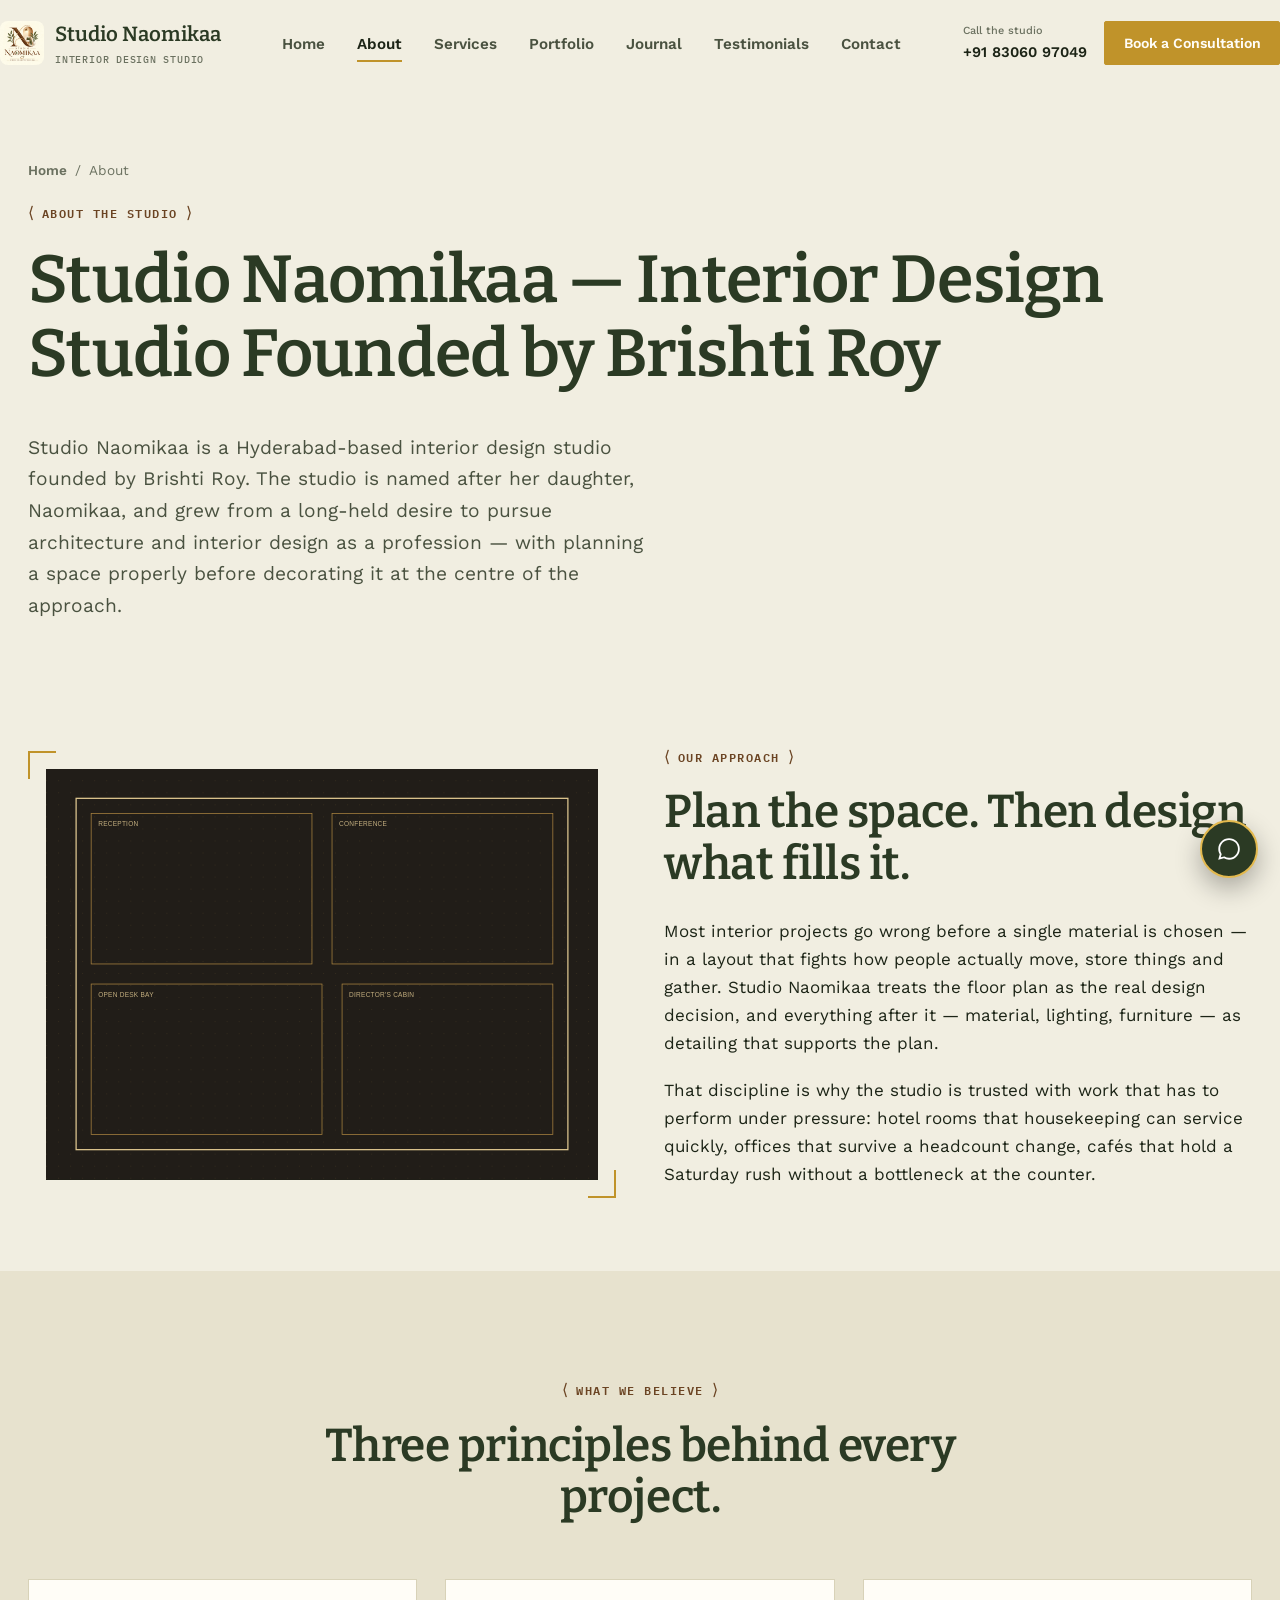
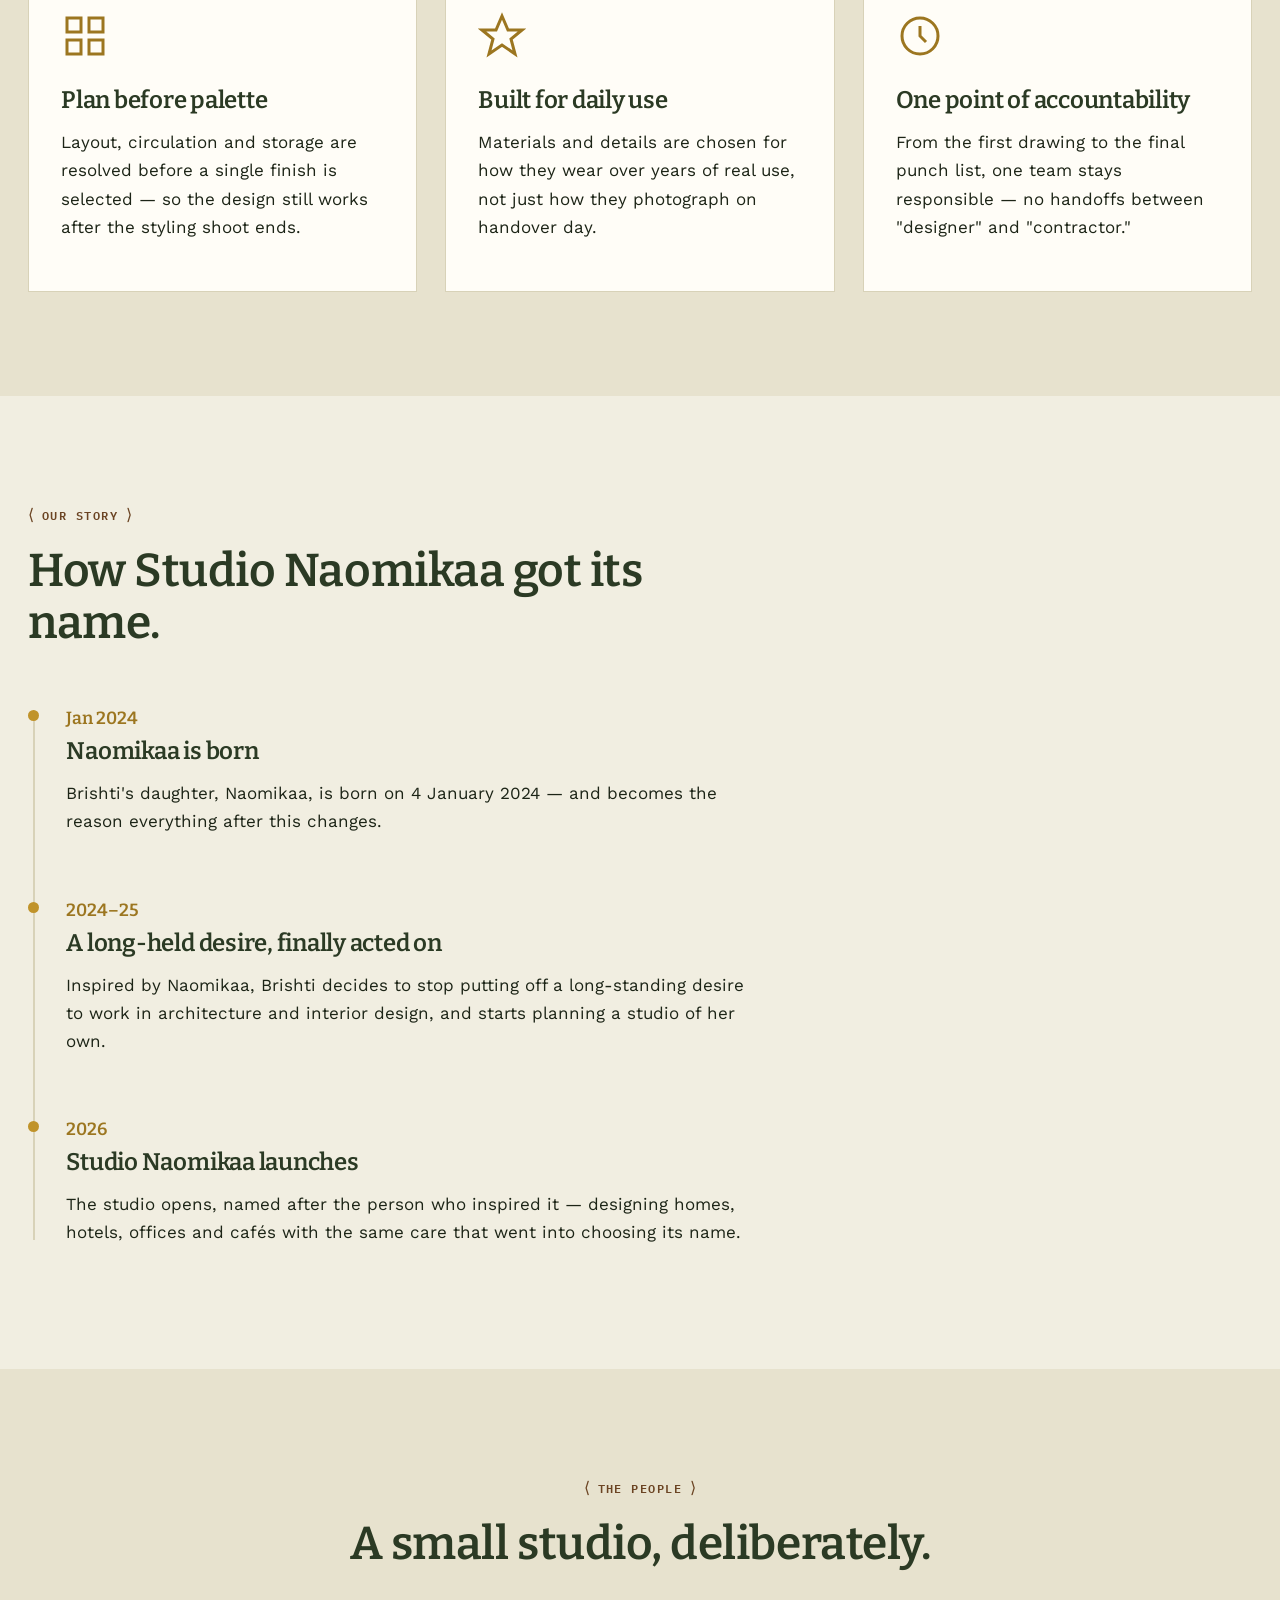
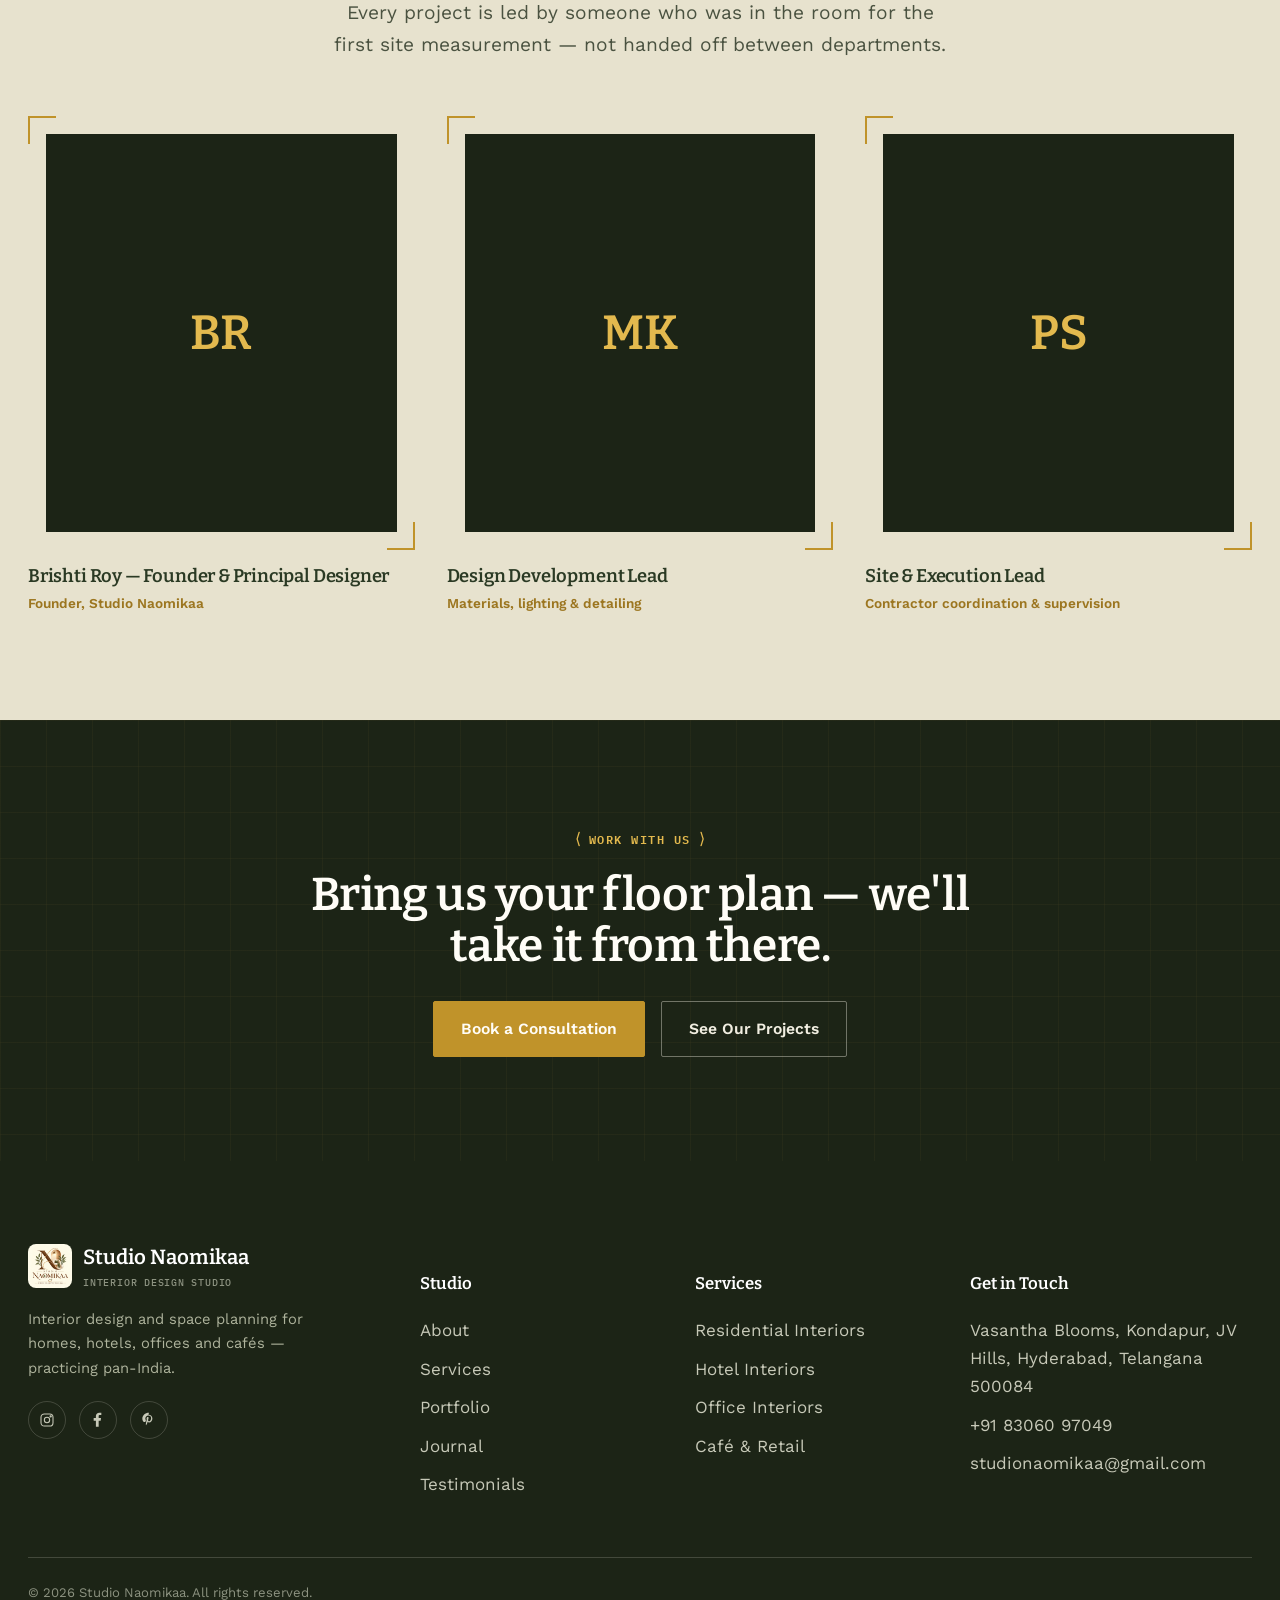
==== commit 44559d45: "first commit" ====
--- a/about.html
+++ b/about.html
@@ -3,9 +3,8 @@
 <head>
 <meta charset="UTF-8">
 <meta name="viewport" content="width=device-width, initial-scale=1.0">
-<title>About Studio Naomikaa | Interior Designer in India — Founder Brishti Roy</title>
-<meta name="description" content="Meet Studio Naomikaa founder Brishti Roy, who started the studio after the birth of her daughter Naomikaa to pursue a long-held passion for architecture and interior design. The studio designs homes, hotels, offices and cafés across India.">
-<meta name="keywords" content="Brishti Roy, Studio Naomikaa founder, interior designer India, interior design studio India, home interior designer, hotel interior designer, office interior designer, cafe interior designer">
+<title>About Studio Naomikaa | Brishti Roy, Hyderabad Interior Designer</title>
+<meta name="description" content="Meet Brishti Roy, founder and principal designer of Studio Naomikaa, a Kondapur, Hyderabad interior design studio creating thoughtful spaces across India.">
 <meta name="robots" content="index, follow, max-image-preview:large, max-snippet:-1, max-video-preview:-1">
 <meta name="googlebot" content="index, follow, max-image-preview:large, max-snippet:-1, max-video-preview:-1">
 <meta name="author" content="Studio Naomikaa — Brishti Roy">
@@ -15,14 +14,14 @@
 <link rel="alternate" hreflang="x-default" href="https://studionaomikaa.in/about.html">
 <meta property="og:type" content="website">
 <meta property="og:site_name" content="Studio Naomikaa">
-<meta property="og:title" content="About Studio Naomikaa | Interior Designer in India — Founder Brishti Roy">
-<meta property="og:description" content="Meet Studio Naomikaa founder Brishti Roy, who started the studio after the birth of her daughter Naomikaa to pursue a long-held passion for architecture and interior design. The studio designs homes, hotels, offices and cafés across India.">
+<meta property="og:title" content="About Studio Naomikaa | Brishti Roy, Hyderabad Interior Designer">
+<meta property="og:description" content="Meet Brishti Roy, founder and principal designer of Studio Naomikaa, a Kondapur, Hyderabad interior design studio creating thoughtful spaces across India.">
 <meta property="og:url" content="https://studionaomikaa.in/about.html">
 <meta property="og:image" content="https://studionaomikaa.in/images/hero-about.svg">
 <meta property="og:locale" content="en_IN">
 <meta name="twitter:card" content="summary_large_image">
-<meta name="twitter:title" content="About Studio Naomikaa | Interior Designer in India — Founder Brishti Roy">
-<meta name="twitter:description" content="Meet Studio Naomikaa founder Brishti Roy, who started the studio after the birth of her daughter Naomikaa to pursue a long-held passion for architecture and interior design. The studio designs homes, hotels, offices and cafés across India.">
+<meta name="twitter:title" content="About Studio Naomikaa | Brishti Roy, Hyderabad Interior Designer">
+<meta name="twitter:description" content="Meet Brishti Roy, founder and principal designer of Studio Naomikaa, a Kondapur, Hyderabad interior design studio creating thoughtful spaces across India.">
 <meta name="twitter:image" content="https://studionaomikaa.in/images/hero-about.svg">
 <meta name="twitter:image:alt" content="About — Studio Naomikaa">
 <link rel="icon" type="image/svg+xml" href="images/favicon.svg">
@@ -33,7 +32,7 @@
 <link href="https://fonts.googleapis.com/css2?family=Bitter:wght@400;500;600;700;800&family=Work+Sans:wght@400;500;600;700&family=IBM+Plex+Mono:wght@500;600&display=swap" rel="stylesheet">
 <link rel="stylesheet" href="css/style.css">
 <script type="application/ld+json">
-{"@context":"https://schema.org","@graph":[{"@type":["ProfessionalService","Organization"],"@id":"https://studionaomikaa.in/#organization","name":"Studio Naomikaa","alternateName":"Studio Naomikaa Interior Design Studio","description":"Interior design studio serving clients across India with residential, hotel, office, café and retail interior design, space planning and turnkey execution.","url":"https://studionaomikaa.in/","logo":"https://studionaomikaa.in/images/favicon.svg","telephone":"+91-83060-97049","email":"tobrishtiroy66@gmail.com","priceRange":"₹₹","sameAs":["https://www.instagram.com/buru.my_art_my_soul/"],"areaServed":[{"@type":"Country","name":"India"}],"address":[{"@type":"PostalAddress","streetAddress":"Kondapur, JV Hills","addressLocality":"Hyderabad","addressRegion":"Telangana","postalCode":"500084","addressCountry":"IN"}],"founder":{"@id":"https://studionaomikaa.in/#brishti-roy"},"knowsAbout":["Interior design","Residential interior design","Apartment interior design","Hotel interior design","Office interior design","Café interior design","Retail interior design","Space planning","Turnkey interior execution"],"serviceType":["Residential interior design","Hotel interior design","Office interior design","Café and retail interior design","Space planning","Turnkey interior execution"]},{"@type":"Person","@id":"https://studionaomikaa.in/#brishti-roy","name":"Brishti Roy","jobTitle":"Founder & Principal Designer","description":"Brishti Roy is the Founder & Principal Designer of Studio Naomikaa. Inspired by her daughter Naomikaa, she left behind a long-held desire to pursue architecture and interior design as a profession, and started the studio to make that leap.","worksFor":{"@id":"https://studionaomikaa.in/#organization"},"sameAs":["https://www.instagram.com/buru.my_art_my_soul/"],"knowsAbout":["Interior design","Space planning","Residential interiors","Hotel interiors","Office interiors","Café interiors","Design management"]},{"@type":"WebSite","@id":"https://studionaomikaa.in/#website","url":"https://studionaomikaa.in/","name":"Studio Naomikaa","publisher":{"@id":"https://studionaomikaa.in/#organization"},"inLanguage":"en-IN"},{"@type":"WebPage","@id":"https://studionaomikaa.in/about.html#webpage","url":"https://studionaomikaa.in/about.html","name":"About Studio Naomikaa | Interior Designer in India — Founder Brishti Roy","description":"Meet Studio Naomikaa founder Brishti Roy, who started the studio after the birth of her daughter Naomikaa to pursue a long-held passion for architecture and interior design. The studio designs homes, hotels, offices and cafés across India.","isPartOf":{"@id":"https://studionaomikaa.in/#website"},"about":{"@id":"https://studionaomikaa.in/#organization"},"inLanguage":"en-IN","dateModified":"2026-09-06","mainEntity":{"@id":"https://studionaomikaa.in/#brishti-roy"},"breadcrumb":{"@id":"https://studionaomikaa.in/about.html#breadcrumb"}},{"@type":"BreadcrumbList","@id":"https://studionaomikaa.in/about.html#breadcrumb","itemListElement":[{"@type":"ListItem","position":1,"name":"Home","item":"https://studionaomikaa.in/"},{"@type":"ListItem","position":2,"name":"About","item":"https://studionaomikaa.in/about.html"}]}]}
+{"@context":"https://schema.org","@graph":[{"@type":["ProfessionalService","Organization"],"@id":"https://studionaomikaa.in/#organization","name":"Studio Naomikaa","alternateName":"Studio Naomikaa Interior Design Studio","description":"Interior design studio based in Kondapur, Hyderabad, serving residential, hotel, office, café and retail projects across India.","url":"https://studionaomikaa.in/","logo":"https://studionaomikaa.in/images/studio-naomikaa-logo.jpeg","telephone":"+91-83060-97049","email":"studionaomikaa@gmail.com","priceRange":"₹₹","sameAs":["https://www.instagram.com/buru.my_art_my_soul/"],"areaServed":[{"@type":"City","name":"Hyderabad"},{"@type":"Country","name":"India"}],"address":{"@type":"PostalAddress","streetAddress":"Vasantha Blooms, Kondapur, JV Hills","addressLocality":"Hyderabad","addressRegion":"Telangana","postalCode":"500084","addressCountry":"IN"},"founder":{"@id":"https://studionaomikaa.in/#brishti-roy"},"knowsAbout":["Interior design","Residential interior design","Apartment interior design","Hotel interior design","Office interior design","Café interior design","Retail interior design","Space planning","Concept design","Materials and lighting specification","Turnkey interior execution"],"serviceType":["Residential interior design","Hotel interior design","Office interior design","Café and retail interior design","Space planning","Turnkey interior execution"]},{"@type":"Person","@id":"https://studionaomikaa.in/#brishti-roy","name":"Brishti Roy","jobTitle":"Founder & Principal Designer","description":"Brishti Roy is the Founder & Principal Designer of Studio Naomikaa.","worksFor":{"@id":"https://studionaomikaa.in/#organization"},"sameAs":["https://www.instagram.com/buru.my_art_my_soul/"],"knowsAbout":["Interior design","Space planning","Residential interiors","Hotel interiors","Office interiors","Café interiors","Design management"]},{"@type":"WebSite","@id":"https://studionaomikaa.in/#website","url":"https://studionaomikaa.in/","name":"Studio Naomikaa","publisher":{"@id":"https://studionaomikaa.in/#organization"},"inLanguage":"en-IN"},{"@type":"WebPage","@id":"https://studionaomikaa.in/about.html#webpage","url":"https://studionaomikaa.in/about.html","name":"About Studio Naomikaa | Brishti Roy, Hyderabad Interior Designer","description":"Meet Brishti Roy, founder and principal designer of Studio Naomikaa, a Kondapur, Hyderabad interior design studio creating thoughtful spaces across India.","isPartOf":{"@id":"https://studionaomikaa.in/#website"},"about":{"@id":"https://studionaomikaa.in/#organization"},"inLanguage":"en-IN","dateModified":"2026-09-06"},{"@type":"BreadcrumbList","@id":"https://studionaomikaa.in/about.html#breadcrumb","itemListElement":[{"@type":"ListItem","position":1,"name":"Home","item":"https://studionaomikaa.in/"},{"@type":"ListItem","position":2,"name":"Studio Naomikaa","item":"https://studionaomikaa.in/about.html"}]}]}
 </script>
 </head>
 
@@ -42,13 +41,13 @@
 
 <nav class="site-nav">
   <div class="container nav-inner">
-    <a href="index.html" class="brand">
-      <span class="mark">SN</span>
+    <a href="/" class="brand">
+      <img src="images/studio-naomikaa-logo.jpeg" alt="Studio Naomikaa logo" class="brand-mark-img" style="height:44px;width:44px;object-fit:cover;border-radius:8px;">
       <span>Studio Naomikaa<small>Interior Design Studio</small></span>
     </a>
     <button class="nav-toggle" aria-label="Toggle navigation" aria-expanded="false" aria-controls="primary-navigation"><span></span></button>
     <ul class="nav-links" id="primary-navigation">
-      <li><a href="index.html">Home</a></li>
+      <li><a href="/">Home</a></li>
       <li><a href="about.html" class="active" aria-current="page">About</a></li>
       <li><a href="services.html">Services</a></li>
       <li><a href="portfolio.html">Portfolio</a></li>
@@ -67,10 +66,10 @@
 
 <section class="page-header">
   <div class="container">
-    <div class="breadcrumb-row"><a href="index.html">Home</a><span>/</span><span>About</span></div>
+    <div class="breadcrumb-row"><a href="/">Home</a><span>/</span><span>About</span></div>
     <p class="tag">About the studio</p>
     <h1>Studio Naomikaa — Interior Design Studio Founded by Brishti Roy</h1>
-    <p class="lead">Studio Naomikaa is named after founder Brishti Roy's daughter, Naomikaa, born on 4 January 2024. Her arrival gave Brishti the push to finally pursue a long-held desire — to make architecture and interior design her full-time profession — and Studio Naomikaa is the result: a studio built on planning a space properly before decorating it.</p>
+    <p class="lead">Studio Naomikaa is a Hyderabad-based interior design studio founded by Brishti Roy. The studio is named after her daughter, Naomikaa, and grew from a long-held desire to pursue architecture and interior design as a profession — with planning a space properly before decorating it at the centre of the approach.</p>
   </div>
 </section>
 
@@ -184,8 +183,8 @@
   <div class="container">
     <div class="footer-grid">
       <div class="footer-brand">
-        <a href="index.html" class="brand" style="color:#fff;margin-bottom:1rem;">
-          <span class="mark">SN</span>
+        <a href="/" class="brand" style="color:#fff;margin-bottom:1rem;">
+          <img src="images/studio-naomikaa-logo.jpeg" alt="Studio Naomikaa logo" class="brand-mark-img" style="height:44px;width:44px;object-fit:cover;border-radius:8px;">
           <span>Studio Naomikaa<small style="color:#8C9280;">Interior Design Studio</small></span>
         </a>
         <p>Interior design and space planning for homes, hotels, offices and cafés — practicing pan-India.</p>
@@ -217,9 +216,9 @@
       <div>
         <h5>Get in Touch</h5>
         <ul>
-          <li>Kondapur, JV Hills, Hyderabad, Telangana 500084</li>
+          <li>Vasantha Blooms, Kondapur, JV Hills, Hyderabad, Telangana 500084</li>
           <li><a href="tel:+918306097049">+91 83060 97049</a></li>
-          <li><a href="mailto:tobrishtiroy66@gmail.com">tobrishtiroy66@gmail.com</a></li>
+          <li><a href="mailto:studionaomikaa@gmail.com">studionaomikaa@gmail.com</a></li>
         </ul>
       </div>
     </div>
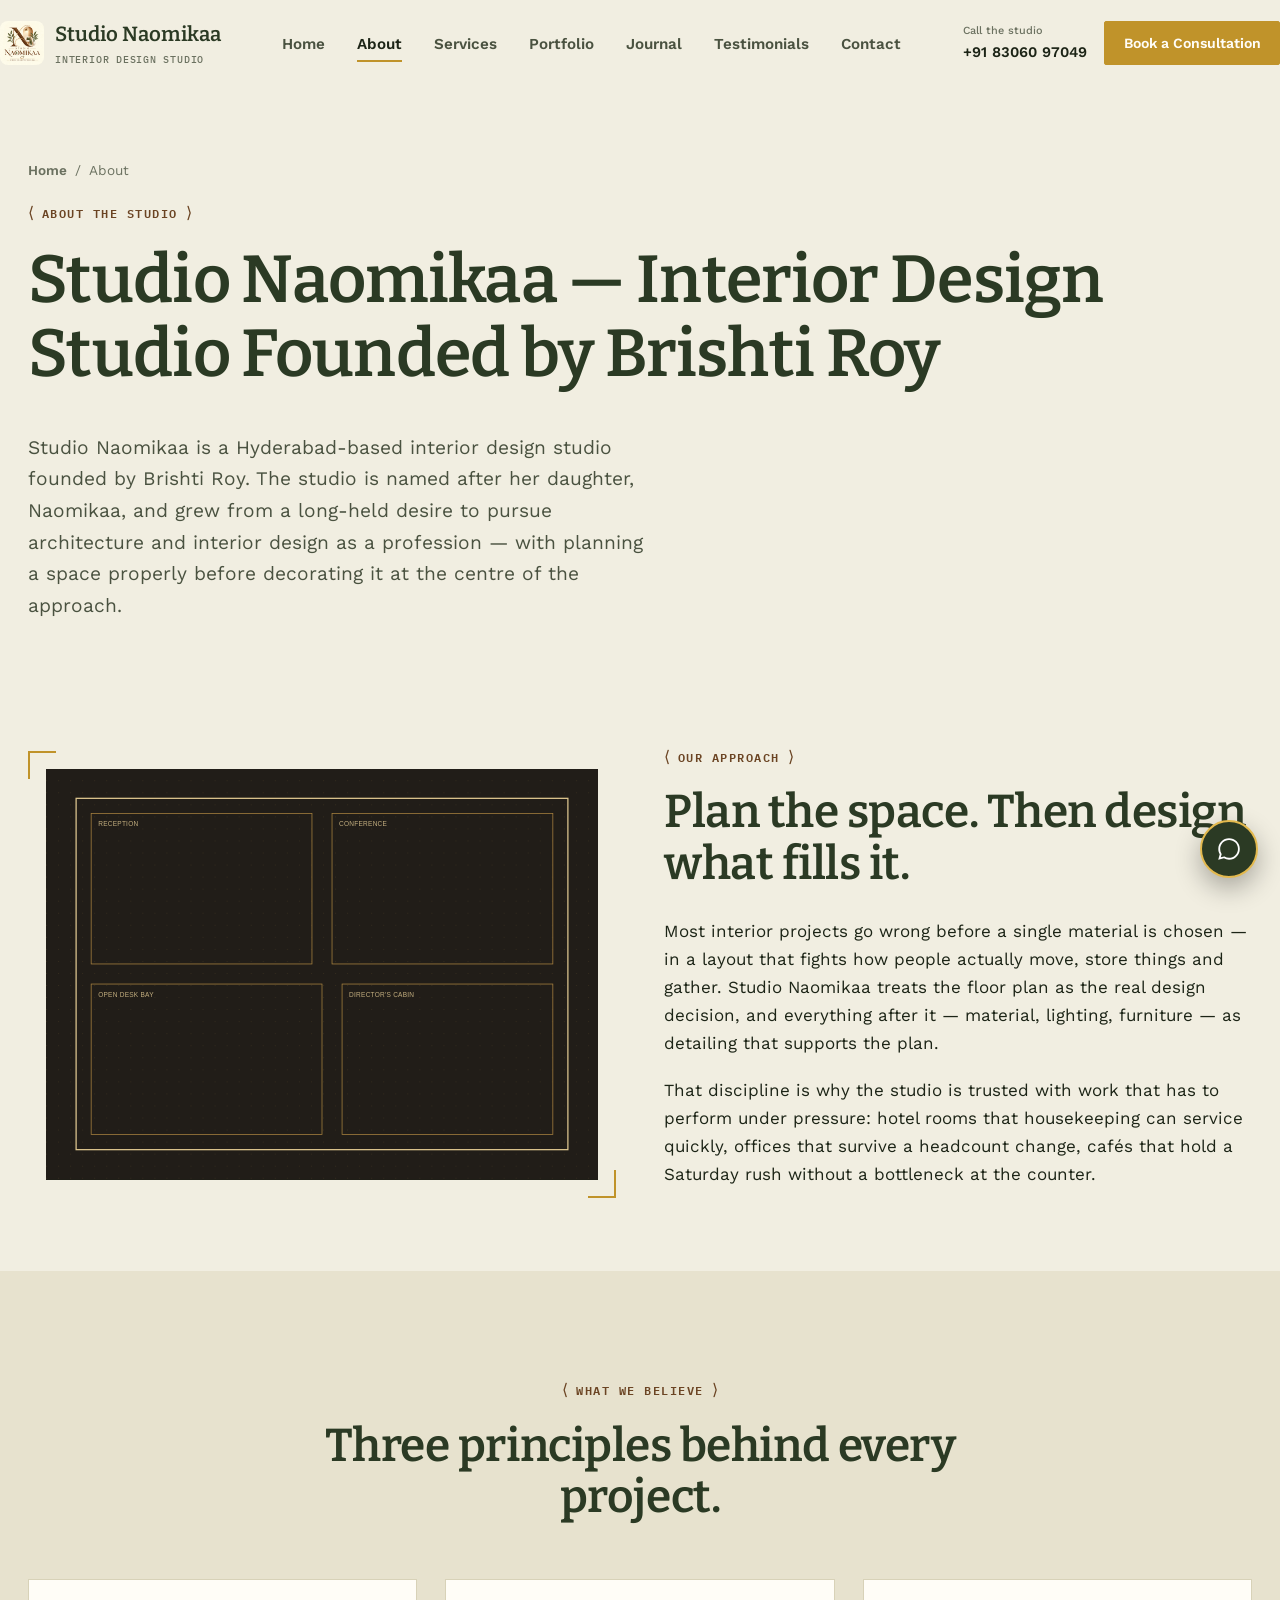
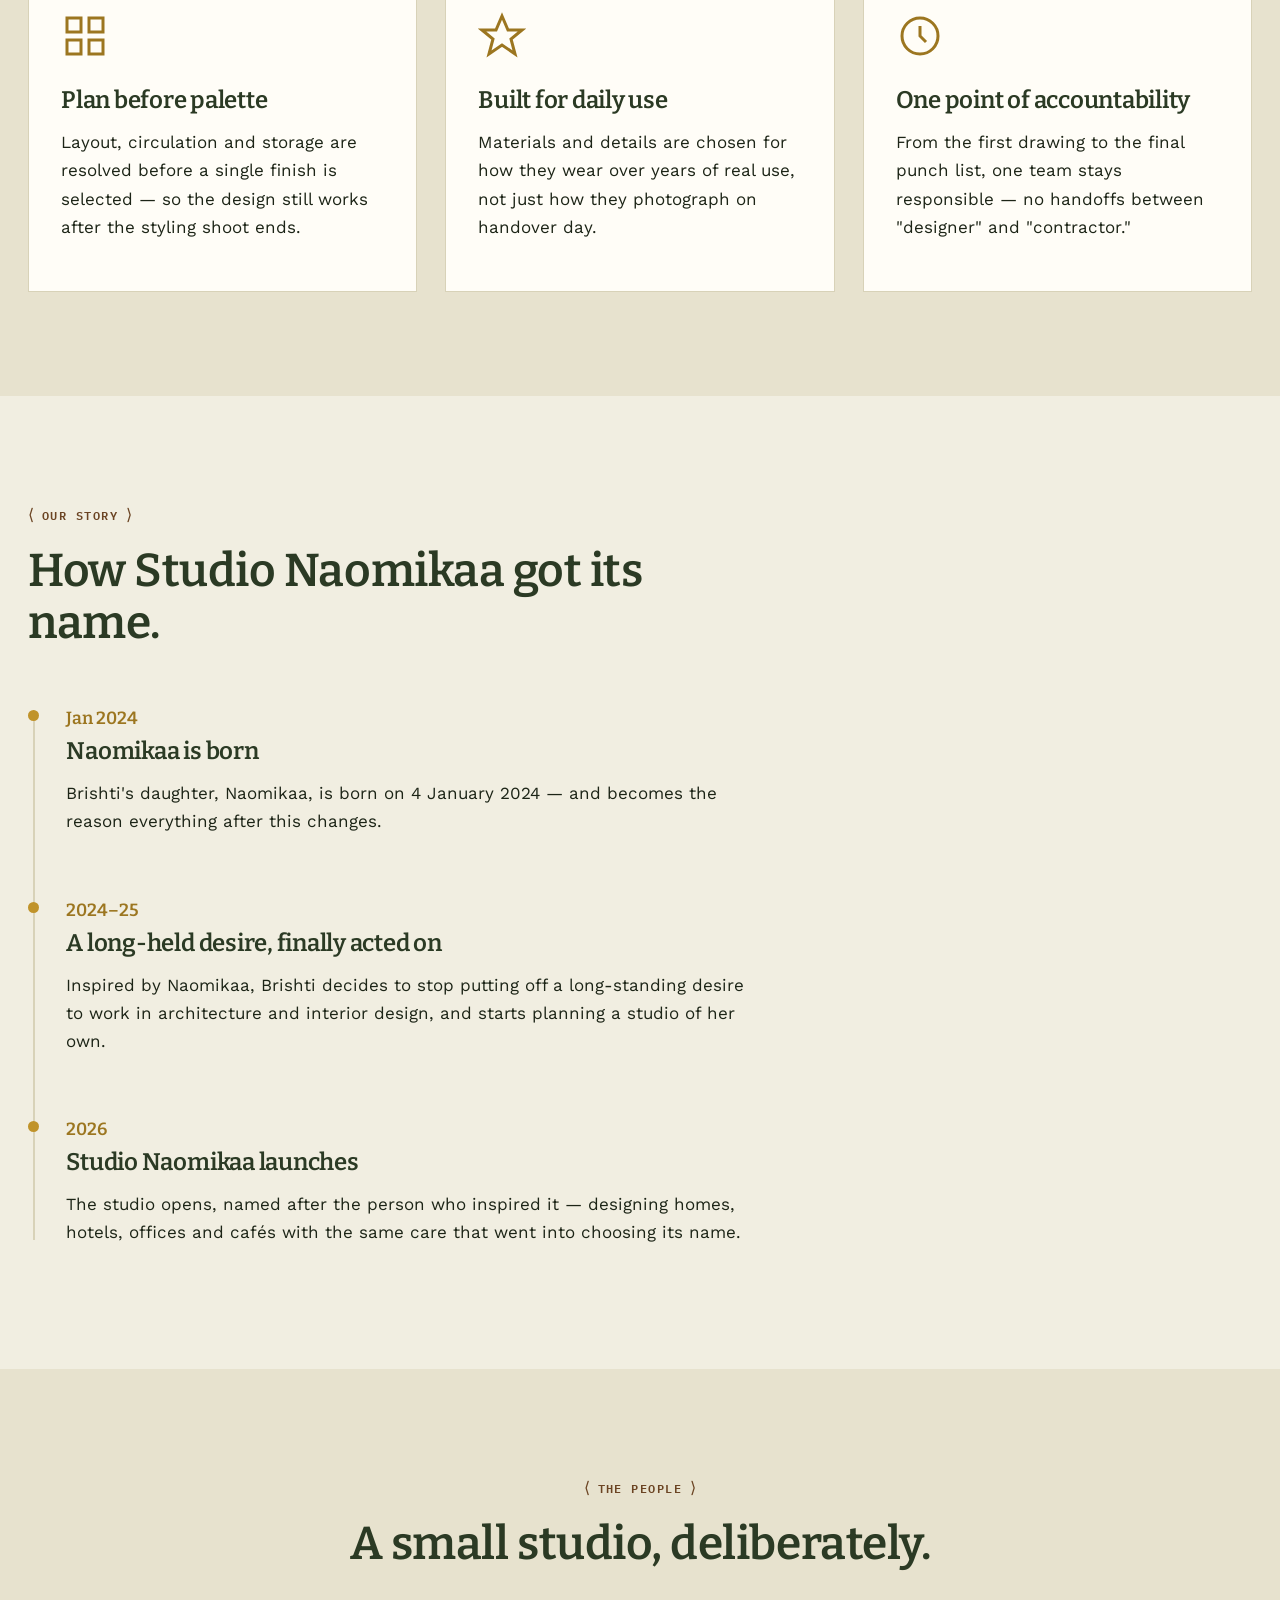
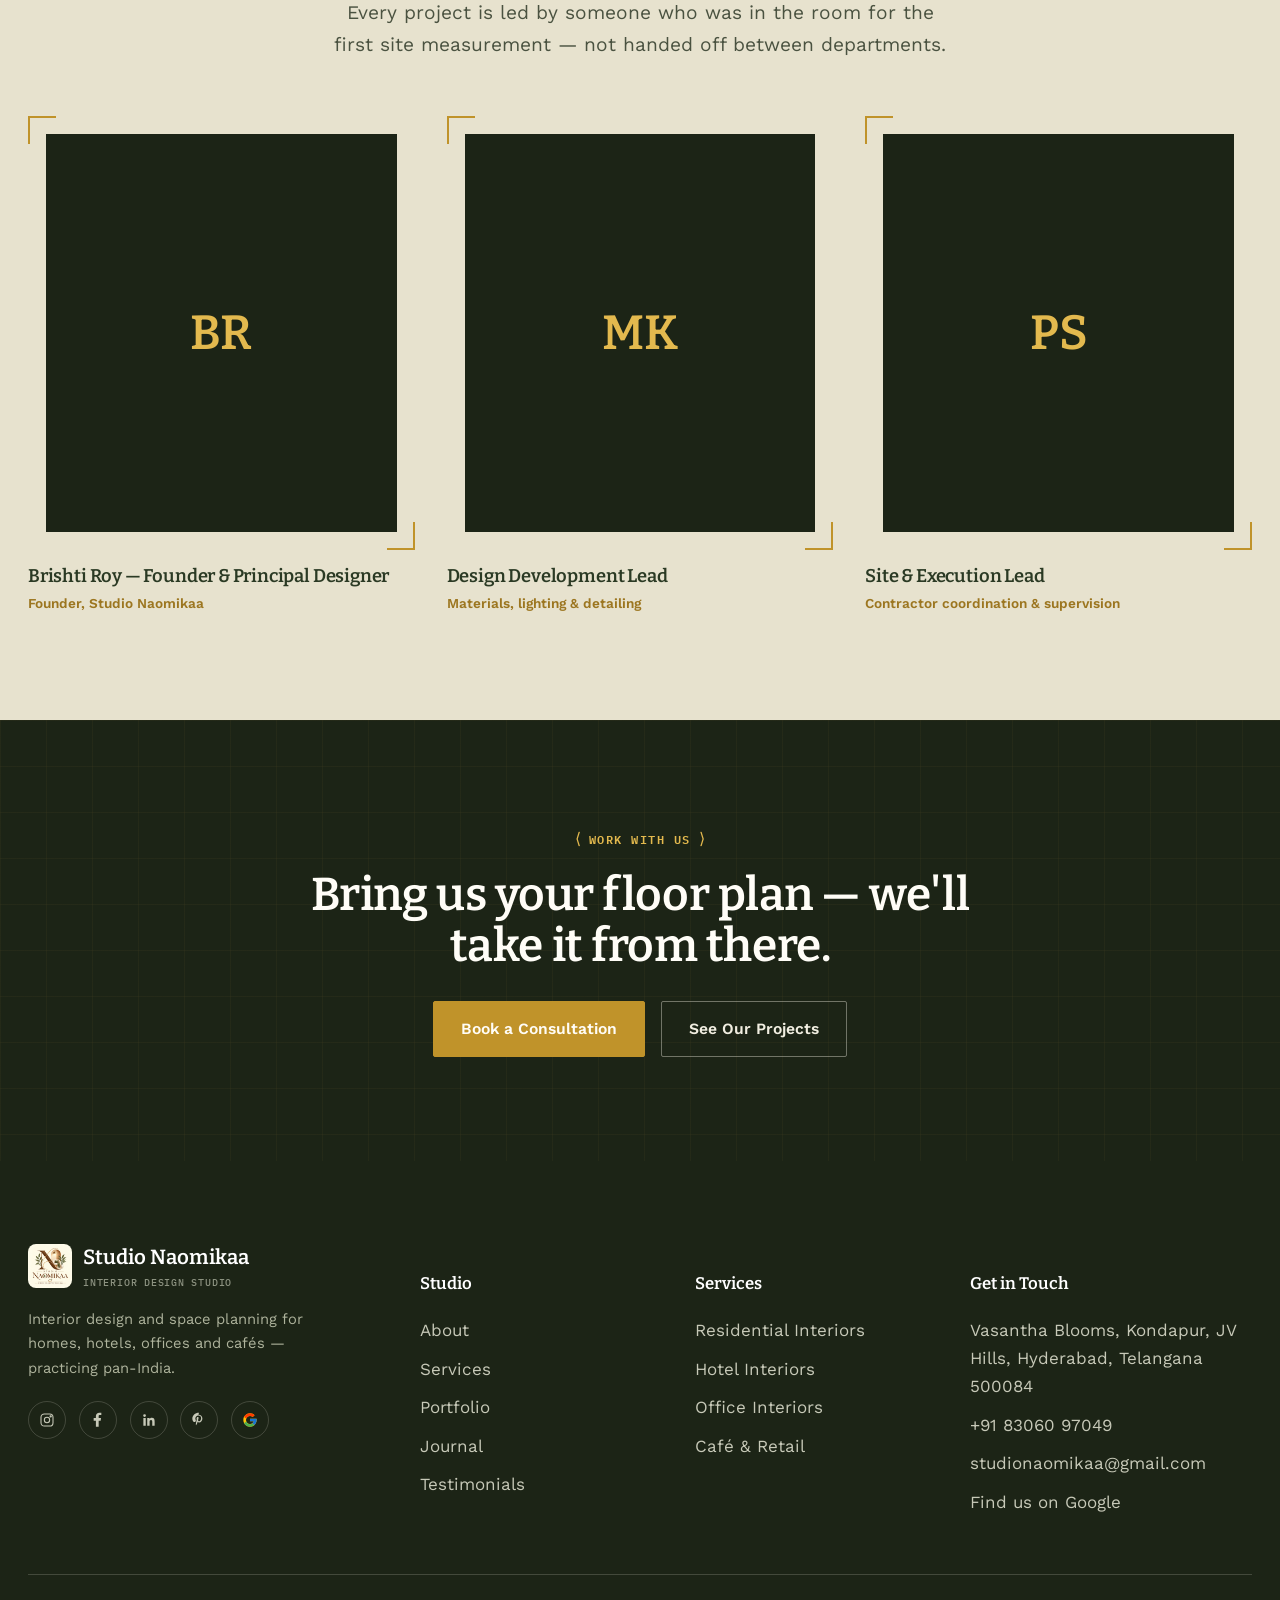
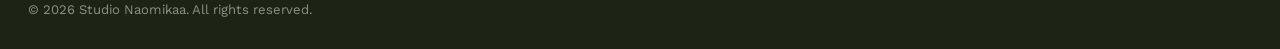
==== commit 6c019be3: "first commit" ====
--- a/about.html
+++ b/about.html
@@ -4,7 +4,7 @@
 <meta charset="UTF-8">
 <meta name="viewport" content="width=device-width, initial-scale=1.0">
 <title>About Studio Naomikaa | Brishti Roy, Hyderabad Interior Designer</title>
-<meta name="description" content="Meet Brishti Roy, founder and principal designer of Studio Naomikaa, a Kondapur, Hyderabad interior design studio creating thoughtful spaces across India.">
+<meta name="description" content="Meet Brishti Roy, founder &amp; principal designer of Studio Naomikaa — a Kondapur, Hyderabad interior design studio creating planning-first homes, hotels, offices &amp; cafés across India.">
 <meta name="robots" content="index, follow, max-image-preview:large, max-snippet:-1, max-video-preview:-1">
 <meta name="googlebot" content="index, follow, max-image-preview:large, max-snippet:-1, max-video-preview:-1">
 <meta name="author" content="Studio Naomikaa — Brishti Roy">
@@ -15,13 +15,13 @@
 <meta property="og:type" content="website">
 <meta property="og:site_name" content="Studio Naomikaa">
 <meta property="og:title" content="About Studio Naomikaa | Brishti Roy, Hyderabad Interior Designer">
-<meta property="og:description" content="Meet Brishti Roy, founder and principal designer of Studio Naomikaa, a Kondapur, Hyderabad interior design studio creating thoughtful spaces across India.">
+<meta property="og:description" content="Meet Brishti Roy, founder &amp; principal designer of Studio Naomikaa — a Kondapur, Hyderabad interior design studio creating planning-first homes, hotels, offices &amp; cafés across India.">
 <meta property="og:url" content="https://studionaomikaa.in/about.html">
 <meta property="og:image" content="https://studionaomikaa.in/images/hero-about.svg">
 <meta property="og:locale" content="en_IN">
 <meta name="twitter:card" content="summary_large_image">
 <meta name="twitter:title" content="About Studio Naomikaa | Brishti Roy, Hyderabad Interior Designer">
-<meta name="twitter:description" content="Meet Brishti Roy, founder and principal designer of Studio Naomikaa, a Kondapur, Hyderabad interior design studio creating thoughtful spaces across India.">
+<meta name="twitter:description" content="Meet Brishti Roy, founder &amp; principal designer of Studio Naomikaa — a Kondapur, Hyderabad interior design studio creating planning-first homes, hotels, offices &amp; cafés across India.">
 <meta name="twitter:image" content="https://studionaomikaa.in/images/hero-about.svg">
 <meta name="twitter:image:alt" content="About — Studio Naomikaa">
 <link rel="icon" type="image/svg+xml" href="images/favicon.svg">
@@ -31,9 +31,7 @@
 <link rel="preconnect" href="https://fonts.gstatic.com" crossorigin>
 <link href="https://fonts.googleapis.com/css2?family=Bitter:wght@400;500;600;700;800&family=Work+Sans:wght@400;500;600;700&family=IBM+Plex+Mono:wght@500;600&display=swap" rel="stylesheet">
 <link rel="stylesheet" href="css/style.css">
-<script type="application/ld+json">
-{"@context":"https://schema.org","@graph":[{"@type":["ProfessionalService","Organization"],"@id":"https://studionaomikaa.in/#organization","name":"Studio Naomikaa","alternateName":"Studio Naomikaa Interior Design Studio","description":"Interior design studio based in Kondapur, Hyderabad, serving residential, hotel, office, café and retail projects across India.","url":"https://studionaomikaa.in/","logo":"https://studionaomikaa.in/images/studio-naomikaa-logo.jpeg","telephone":"+91-83060-97049","email":"studionaomikaa@gmail.com","priceRange":"₹₹","sameAs":["https://www.instagram.com/buru.my_art_my_soul/"],"areaServed":[{"@type":"City","name":"Hyderabad"},{"@type":"Country","name":"India"}],"address":{"@type":"PostalAddress","streetAddress":"Vasantha Blooms, Kondapur, JV Hills","addressLocality":"Hyderabad","addressRegion":"Telangana","postalCode":"500084","addressCountry":"IN"},"founder":{"@id":"https://studionaomikaa.in/#brishti-roy"},"knowsAbout":["Interior design","Residential interior design","Apartment interior design","Hotel interior design","Office interior design","Café interior design","Retail interior design","Space planning","Concept design","Materials and lighting specification","Turnkey interior execution"],"serviceType":["Residential interior design","Hotel interior design","Office interior design","Café and retail interior design","Space planning","Turnkey interior execution"]},{"@type":"Person","@id":"https://studionaomikaa.in/#brishti-roy","name":"Brishti Roy","jobTitle":"Founder & Principal Designer","description":"Brishti Roy is the Founder & Principal Designer of Studio Naomikaa.","worksFor":{"@id":"https://studionaomikaa.in/#organization"},"sameAs":["https://www.instagram.com/buru.my_art_my_soul/"],"knowsAbout":["Interior design","Space planning","Residential interiors","Hotel interiors","Office interiors","Café interiors","Design management"]},{"@type":"WebSite","@id":"https://studionaomikaa.in/#website","url":"https://studionaomikaa.in/","name":"Studio Naomikaa","publisher":{"@id":"https://studionaomikaa.in/#organization"},"inLanguage":"en-IN"},{"@type":"WebPage","@id":"https://studionaomikaa.in/about.html#webpage","url":"https://studionaomikaa.in/about.html","name":"About Studio Naomikaa | Brishti Roy, Hyderabad Interior Designer","description":"Meet Brishti Roy, founder and principal designer of Studio Naomikaa, a Kondapur, Hyderabad interior design studio creating thoughtful spaces across India.","isPartOf":{"@id":"https://studionaomikaa.in/#website"},"about":{"@id":"https://studionaomikaa.in/#organization"},"inLanguage":"en-IN","dateModified":"2026-09-06"},{"@type":"BreadcrumbList","@id":"https://studionaomikaa.in/about.html#breadcrumb","itemListElement":[{"@type":"ListItem","position":1,"name":"Home","item":"https://studionaomikaa.in/"},{"@type":"ListItem","position":2,"name":"Studio Naomikaa","item":"https://studionaomikaa.in/about.html"}]}]}
-</script>
+<script type="application/ld+json">{"@context":"https://schema.org","@graph":[{"@type":["ProfessionalService","Organization"],"@id":"https://studionaomikaa.in/#organization","name":"Studio Naomikaa","alternateName":"Studio Naomikaa Interior Design Studio","description":"Interior design studio based in Kondapur, Hyderabad, serving residential, hotel, office, café and retail projects across India.","url":"https://studionaomikaa.in/","logo":"https://studionaomikaa.in/images/studio-naomikaa-logo.jpeg","telephone":"+91-83060-97049","email":"studionaomikaa@gmail.com","priceRange":"₹₹","sameAs":["https://www.instagram.com/studionaomikaa/","https://www.facebook.com/profile.php?id=61593997180546","https://www.linkedin.com/in/studio-naomikaa/","https://in.pinterest.com/studionaomikaa/","https://share.google/fF6RO6ePSQ0m4QN2a"],"areaServed":[{"@type":"City","name":"Hyderabad"},{"@type":"Country","name":"India"}],"address":{"@type":"PostalAddress","streetAddress":"Vasantha Blooms, Kondapur, JV Hills","addressLocality":"Hyderabad","addressRegion":"Telangana","postalCode":"500084","addressCountry":"IN"},"founder":{"@id":"https://studionaomikaa.in/#brishti-roy"},"knowsAbout":["Interior design","Residential interior design","Apartment interior design","Hotel interior design","Office interior design","Café interior design","Retail interior design","Space planning","Concept design","Materials and lighting specification","Turnkey interior execution"],"serviceType":["Residential interior design","Hotel interior design","Office interior design","Café and retail interior design","Space planning","Turnkey interior execution"],"hasMap":"https://share.google/fF6RO6ePSQ0m4QN2a"},{"@type":"Person","@id":"https://studionaomikaa.in/#brishti-roy","name":"Brishti Roy","jobTitle":"Founder & Principal Designer","description":"Brishti Roy is the Founder & Principal Designer of Studio Naomikaa.","worksFor":{"@id":"https://studionaomikaa.in/#organization"},"sameAs":["https://www.instagram.com/studionaomikaa/","https://www.facebook.com/profile.php?id=61593997180546","https://www.linkedin.com/in/studio-naomikaa/","https://in.pinterest.com/studionaomikaa/","https://share.google/fF6RO6ePSQ0m4QN2a"],"knowsAbout":["Interior design","Space planning","Residential interiors","Hotel interiors","Office interiors","Café interiors","Design management"]},{"@type":"WebSite","@id":"https://studionaomikaa.in/#website","url":"https://studionaomikaa.in/","name":"Studio Naomikaa","publisher":{"@id":"https://studionaomikaa.in/#organization"},"inLanguage":"en-IN"},{"@type":"WebPage","@id":"https://studionaomikaa.in/about.html#webpage","url":"https://studionaomikaa.in/about.html","name":"About Studio Naomikaa | Brishti Roy, Hyderabad Interior Designer","description":"Meet Brishti Roy, founder & principal designer of Studio Naomikaa — a Kondapur, Hyderabad interior design studio creating planning-first homes, hotels, offices & cafés across India.","isPartOf":{"@id":"https://studionaomikaa.in/#website"},"about":{"@id":"https://studionaomikaa.in/#organization"},"inLanguage":"en-IN","dateModified":"2026-09-07"},{"@type":"BreadcrumbList","@id":"https://studionaomikaa.in/about.html#breadcrumb","itemListElement":[{"@type":"ListItem","position":1,"name":"Home","item":"https://studionaomikaa.in/"},{"@type":"ListItem","position":2,"name":"Studio Naomikaa","item":"https://studionaomikaa.in/about.html"}]}]}</script>
 </head>
 
 <body>
@@ -189,9 +187,11 @@
         </a>
         <p>Interior design and space planning for homes, hotels, offices and cafés — practicing pan-India.</p>
         <div class="footer-social">
-          <a href="https://www.instagram.com/buru.my_art_my_soul/" aria-label="Instagram" target="_blank" rel="noopener"><svg width="16" height="16" viewBox="0 0 24 24" fill="none" stroke="currentColor" stroke-width="1.6"><rect x="3" y="3" width="18" height="18" rx="5"/><circle cx="12" cy="12" r="4"/><circle cx="17.5" cy="6.5" r="1"/></svg></a>
-          <a href="#" aria-label="Facebook" target="_blank" rel="noopener"><svg width="16" height="16" viewBox="0 0 24 24" fill="currentColor"><path d="M13 22v-9h3l.5-4H13V6.5c0-1.16.32-1.95 2-1.95H17V1.14C16.63 1.1 15.4 1 13.94 1 10.9 1 8.85 2.86 8.85 6.15V9H5.5v4H8.85v9h4.15z"/></svg></a>
-          <a href="#" aria-label="Pinterest" target="_blank" rel="noopener"><svg width="16" height="16" viewBox="0 0 24 24" fill="currentColor"><path d="M12 1C5.9 1 2 5.14 2 9.94c0 2.9 1.55 5.14 3.97 5.14.4 0 .77-.24.9-.7.09-.34.32-1.24.42-1.61.14-.5.09-.68-.24-1.12-.35-.47-.53-1.05-.53-1.86 0-2.4 1.8-4.55 4.68-4.55 2.55 0 3.95 1.56 3.95 3.64 0 2.74-1.21 5.06-3 5.06-1 0-1.74-.82-1.5-1.83.28-1.2.83-2.5.83-3.36 0-.78-.42-1.43-1.28-1.43-1.01 0-1.83 1.05-1.83 2.45 0 .9.3 1.5.3 1.5s-1.02 4.3-1.2 5.06c-.36 1.5-.05 3.35-.03 3.53.02.11.15.14.22.06.09-.11 1.24-1.53 1.63-2.94.11-.4.63-2.45.63-2.45.31.6 1.22 1.12 2.19 1.12 2.88 0 4.98-2.65 4.98-5.93 0-3.15-2.57-5.65-5.9-5.65z"/></svg></a>
+          <a href="https://www.instagram.com/studionaomikaa/" aria-label="Instagram" target="_blank" rel="noopener"><svg width="16" height="16" viewBox="0 0 24 24" fill="none" stroke="currentColor" stroke-width="1.6"><rect x="3" y="3" width="18" height="18" rx="5"/><circle cx="12" cy="12" r="4"/><circle cx="17.5" cy="6.5" r="1"/></svg></a>
+          <a href="https://www.facebook.com/profile.php?id=61593997180546" aria-label="Facebook" target="_blank" rel="noopener"><svg width="16" height="16" viewBox="0 0 24 24" fill="currentColor"><path d="M13 22v-9h3l.5-4H13V6.5c0-1.16.32-1.95 2-1.95H17V1.14C16.63 1.1 15.4 1 13.94 1 10.9 1 8.85 2.86 8.85 6.15V9H5.5v4H8.85v9h4.15z"/></svg></a>
+          <a href="https://www.linkedin.com/in/studio-naomikaa/" aria-label="LinkedIn" target="_blank" rel="noopener"><svg width="16" height="16" viewBox="0 0 24 24" fill="currentColor"><path d="M20.45 20.45h-3.56v-5.57c0-1.33-.02-3.04-1.85-3.04-1.85 0-2.14 1.45-2.14 2.94v5.67H9.34V9h3.41v1.56h.05c.48-.9 1.64-1.85 3.38-1.85 3.61 0 4.28 2.38 4.28 5.47v6.27zM5.34 7.43a2.07 2.07 0 1 1 0-4.14 2.07 2.07 0 0 1 0 4.14zM7.12 20.45H3.56V9h3.56v11.45z"/></svg></a>
+          <a href="https://in.pinterest.com/studionaomikaa/" aria-label="Pinterest" target="_blank" rel="noopener"><svg width="16" height="16" viewBox="0 0 24 24" fill="currentColor"><path d="M12 1C5.9 1 2 5.14 2 9.94c0 2.9 1.55 5.14 3.97 5.14.4 0 .77-.24.9-.7.09-.34.32-1.24.42-1.61.14-.5.09-.68-.24-1.12-.35-.47-.53-1.05-.53-1.86 0-2.4 1.8-4.55 4.68-4.55 2.55 0 3.95 1.56 3.95 3.64 0 2.74-1.21 5.06-3 5.06-1 0-1.74-.82-1.5-1.83.28-1.2.83-2.5.83-3.36 0-.78-.42-1.43-1.28-1.43-1.01 0-1.83 1.05-1.83 2.45 0 .9.3 1.5.3 1.5s-1.02 4.3-1.2 5.06c-.36 1.5-.05 3.35-.03 3.53.02.11.15.14.22.06.09-.11 1.24-1.53 1.63-2.94.11-.4.63-2.45.63-2.45.31.6 1.22 1.12 2.19 1.12 2.88 0 4.98-2.65 4.98-5.93 0-3.15-2.57-5.65-5.9-5.65z"/></svg></a>
+          <a href="https://share.google/fF6RO6ePSQ0m4QN2a" aria-label="Find us on Google" target="_blank" rel="noopener"><svg width="16" height="16" viewBox="0 0 48 48"><path fill="#FFC107" d="M43.6 20.5H42V20H24v8h11.3C33.7 32.9 29.3 36 24 36c-6.6 0-12-5.4-12-12s5.4-12 12-12c3.1 0 5.9 1.2 8 3.1l5.7-5.7C34.6 6.1 29.6 4 24 4 12.9 4 4 12.9 4 24s8.9 20 20 20 20-8.9 20-20c0-1.3-.1-2.7-.4-3.5z"/><path fill="#FF3D00" d="M6.3 14.7l6.6 4.8C14.6 15.1 18.9 12 24 12c3.1 0 5.9 1.2 8 3.1l5.7-5.7C34.6 6.1 29.6 4 24 4c-7.5 0-14 4.2-17.7 10.7z"/><path fill="#4CAF50" d="M24 44c5.2 0 9.9-2 13.4-5.2l-6.2-5.2C29.3 35.7 26.8 36.5 24 36.5c-5.2 0-9.6-3.3-11.2-7.9l-6.5 5C9.9 39.8 16.4 44 24 44z"/><path fill="#1976D2" d="M43.6 20.5H42V20H24v8h11.3c-.8 2.3-2.3 4.3-4.2 5.6l6.2 5.2C39.9 36.6 44 31 44 24c0-1.3-.1-2.7-.4-3.5z"/></svg></a>
         </div>
       </div>
       <div>
@@ -219,6 +219,7 @@
           <li>Vasantha Blooms, Kondapur, JV Hills, Hyderabad, Telangana 500084</li>
           <li><a href="tel:+918306097049">+91 83060 97049</a></li>
           <li><a href="mailto:studionaomikaa@gmail.com">studionaomikaa@gmail.com</a></li>
+          <li><a href="https://share.google/fF6RO6ePSQ0m4QN2a" target="_blank" rel="noopener">Find us on Google</a></li>
         </ul>
       </div>
     </div>
--- a/css/style.css
+++ b/css/style.css
@@ -162,7 +162,7 @@
 
 @media (max-width:991.98px){
   .nav-links{
-    position:fixed;inset:73px 0 0 0;background:var(--plaster);
+    position:fixed;top:73px;left:0;right:0;height:calc(100vh - 73px);height:calc(100dvh - 73px);background:var(--plaster);
     flex-direction:column;align-items:flex-start;gap:0;padding:1rem 1.75rem 2rem;
     transform:translateY(-8px);opacity:0;pointer-events:none;transition:opacity .2s ease, transform .2s ease;
     overflow-y:auto;
